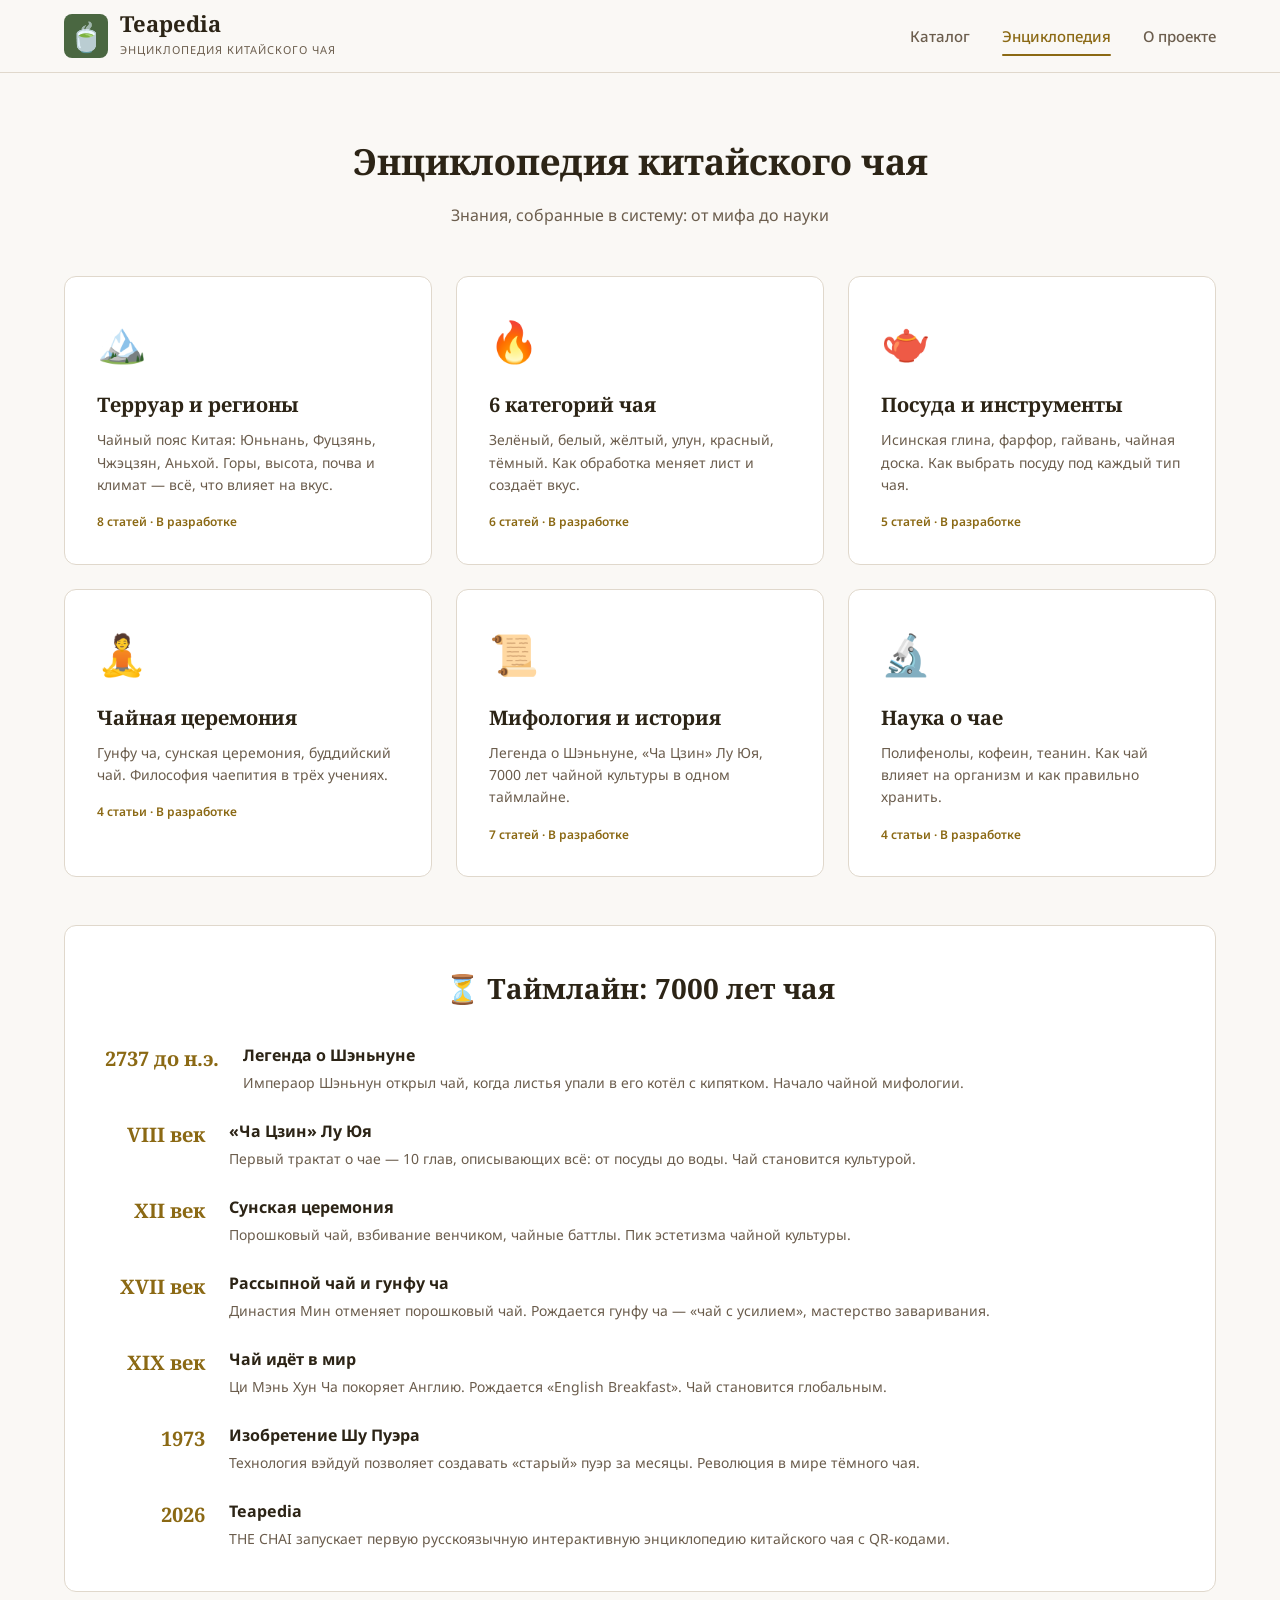
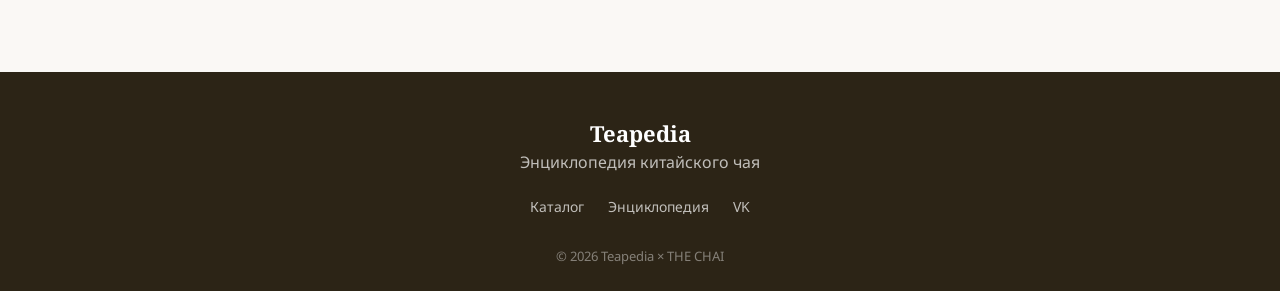
==== encyclopedia/index.html @ 04f7b91e "Initial Teapedia site" ====
<!DOCTYPE html>
<html lang="ru">
<head>
    <meta charset="UTF-8">
    <meta name="viewport" content="width=device-width, initial-scale=1.0">
    <title>Энциклопедия — Teapedia</title>
    <link rel="preconnect" href="https://fonts.googleapis.com">
    <link href="https://fonts.googleapis.com/css2?family=Noto+Serif:ital,wght@0,400;0,700;1,400&family=Noto+Sans:wght@300;400;500;700&display=swap" rel="stylesheet">
    <link rel="stylesheet" href="../css/style.css">
    <style>
        .encyclopedia { padding: 60px 0 80px; }
        .encyclopedia .section-header { margin-bottom: 48px; }
        .encyclopedia-grid {
            display: grid;
            grid-template-columns: repeat(auto-fill, minmax(320px, 1fr));
            gap: 24px;
        }
        .ency-card {
            background: var(--color-card);
            border-radius: var(--radius);
            padding: 32px;
            border: 1px solid var(--color-border);
            transition: all 0.3s ease;
            text-decoration: none;
            color: inherit;
            display: block;
        }
        .ency-card:hover {
            transform: translateY(-4px);
            box-shadow: var(--shadow-hover);
            border-color: var(--color-accent-light);
        }
        .ency-icon {
            font-size: 40px;
            margin-bottom: 16px;
        }
        .ency-card h3 {
            font-family: var(--font-serif);
            font-size: 20px;
            margin-bottom: 8px;
        }
        .ency-card p {
            font-size: 14px;
            color: var(--color-text-light);
            line-height: 1.6;
        }
        .ency-card .meta {
            margin-top: 16px;
            font-size: 12px;
            color: var(--color-accent);
            font-weight: 600;
        }
        .timeline {
            margin-top: 48px;
            background: var(--color-card);
            border-radius: var(--radius);
            padding: 40px;
            border: 1px solid var(--color-border);
        }
        .timeline h2 {
            font-family: var(--font-serif);
            font-size: 28px;
            margin-bottom: 32px;
            text-align: center;
        }
        .timeline-list {
            display: flex;
            flex-direction: column;
            gap: 24px;
        }
        .timeline-item {
            display: flex;
            gap: 24px;
            align-items: flex-start;
        }
        .timeline-year {
            font-family: var(--font-serif);
            font-size: 20px;
            font-weight: 700;
            color: var(--color-accent);
            min-width: 100px;
            text-align: right;
        }
        .timeline-content h4 {
            font-size: 16px;
            font-weight: 700;
            margin-bottom: 4px;
        }
        .timeline-content p {
            font-size: 14px;
            color: var(--color-text-light);
            line-height: 1.6;
        }
    </style>
</head>
<body>
    <header class="site-header">
        <div class="container header-inner">
            <a href="../index.html" class="logo">
                <span class="logo-icon">🍵</span>
                <div class="logo-text">
                    <span class="logo-main">Teapedia</span>
                    <span class="logo-sub">Энциклопедия китайского чая</span>
                </div>
            </a>
            <nav class="main-nav">
                <a href="../index.html" class="nav-link">Каталог</a>
                <a href="index.html" class="nav-link active">Энциклопедия</a>
                <a href="../index.html#about" class="nav-link">О проекте</a>
            </nav>
            <button class="menu-toggle" aria-label="Меню">☰</button>
        </div>
    </header>

    <main class="encyclopedia">
        <div class="container">
            <div class="section-header">
                <h1 class="section-title">Энциклопедия китайского чая</h1>
                <p class="section-subtitle">Знания, собранные в систему: от мифа до науки</p>
            </div>

            <div class="encyclopedia-grid">
                <a href="#" class="ency-card">
                    <div class="ency-icon">🏔️</div>
                    <h3>Терруар и регионы</h3>
                    <p>Чайный пояс Китая: Юньнань, Фуцзянь, Чжэцзян, Аньхой. Горы, высота, почва и климат — всё, что влияет на вкус.</p>
                    <div class="meta">8 статей · В разработке</div>
                </a>
                <a href="#" class="ency-card">
                    <div class="ency-icon">🔥</div>
                    <h3>6 категорий чая</h3>
                    <p>Зелёный, белый, жёлтый, улун, красный, тёмный. Как обработка меняет лист и создаёт вкус.</p>
                    <div class="meta">6 статей · В разработке</div>
                </a>
                <a href="#" class="ency-card">
                    <div class="ency-icon">🫖</div>
                    <h3>Посуда и инструменты</h3>
                    <p>Исинская глина, фарфор, гайвань, чайная доска. Как выбрать посуду под каждый тип чая.</p>
                    <div class="meta">5 статей · В разработке</div>
                </a>
                <a href="#" class="ency-card">
                    <div class="ency-icon">🧘</div>
                    <h3>Чайная церемония</h3>
                    <p>Гунфу ча, сунская церемония, буддийский чай. Философия чаепития в трёх учениях.</p>
                    <div class="meta">4 статьи · В разработке</div>
                </a>
                <a href="#" class="ency-card">
                    <div class="ency-icon">📜</div>
                    <h3>Мифология и история</h3>
                    <p>Легенда о Шэньнуне, «Ча Цзин» Лу Юя, 7000 лет чайной культуры в одном таймлайне.</p>
                    <div class="meta">7 статей · В разработке</div>
                </a>
                <a href="#" class="ency-card">
                    <div class="ency-icon">🔬</div>
                    <h3>Наука о чае</h3>
                    <p>Полифенолы, кофеин, теанин. Как чай влияет на организм и как правильно хранить.</p>
                    <div class="meta">4 статьи · В разработке</div>
                </a>
            </div>

            <div class="timeline">
                <h2>⏳ Таймлайн: 7000 лет чая</h2>
                <div class="timeline-list">
                    <div class="timeline-item">
                        <div class="timeline-year">2737 до н.э.</div>
                        <div class="timeline-content">
                            <h4>Легенда о Шэньнуне</h4>
                            <p>Импераор Шэньнун открыл чай, когда листья упали в его котёл с кипятком. Начало чайной мифологии.</p>
                        </div>
                    </div>
                    <div class="timeline-item">
                        <div class="timeline-year">VIII век</div>
                        <div class="timeline-content">
                            <h4>«Ча Цзин» Лу Юя</h4>
                            <p>Первый трактат о чае — 10 глав, описывающих всё: от посуды до воды. Чай становится культурой.</p>
                        </div>
                    </div>
                    <div class="timeline-item">
                        <div class="timeline-year">XII век</div>
                        <div class="timeline-content">
                            <h4>Сунская церемония</h4>
                            <p>Порошковый чай, взбивание венчиком, чайные баттлы. Пик эстетизма чайной культуры.</p>
                        </div>
                    </div>
                    <div class="timeline-item">
                        <div class="timeline-year">XVII век</div>
                        <div class="timeline-content">
                            <h4>Рассыпной чай и гунфу ча</h4>
                            <p>Династия Мин отменяет порошковый чай. Рождается гунфу ча — «чай с усилием», мастерство заваривания.</p>
                        </div>
                    </div>
                    <div class="timeline-item">
                        <div class="timeline-year">XIX век</div>
                        <div class="timeline-content">
                            <h4>Чай идёт в мир</h4>
                            <p>Ци Мэнь Хун Ча покоряет Англию. Рождается «English Breakfast». Чай становится глобальным.</p>
                        </div>
                    </div>
                    <div class="timeline-item">
                        <div class="timeline-year">1973</div>
                        <div class="timeline-content">
                            <h4>Изобретение Шу Пуэра</h4>
                            <p>Технология вэйдуй позволяет создавать «старый» пуэр за месяцы. Революция в мире тёмного чая.</p>
                        </div>
                    </div>
                    <div class="timeline-item">
                        <div class="timeline-year">2026</div>
                        <div class="timeline-content">
                            <h4>Teapedia</h4>
                            <p>THE CHAI запускает первую русскоязычную интерактивную энциклопедию китайского чая с QR-кодами.</p>
                        </div>
                    </div>
                </div>
            </div>
        </div>
    </main>

    <footer class="site-footer">
        <div class="container footer-inner">
            <div class="footer-brand">
                <span class="logo-main">Teapedia</span>
                <span>Энциклопедия китайского чая</span>
            </div>
            <div class="footer-links">
                <a href="../index.html">Каталог</a>
                <a href="index.html">Энциклопедия</a>
                <a href="https://vk.ru/the_chai_spb" target="_blank">VK</a>
            </div>
            <div class="footer-copy">© 2026 Teapedia × THE CHAI</div>
        </div>
    </footer>

    <script src="../js/app.js"></script>
</body>
</html>
---- css/style.css ----
:root {
    --color-bg: #FAF8F5;
    --color-bg-warm: #F5F0E8;
    --color-text: #2C2416;
    --color-text-light: #6B5D4D;
    --color-accent: #8B6914;
    --color-accent-light: #C4A35A;
    --color-green: #4A6741;
    --color-green-light: #7A9B6A;
    --color-border: #E0D8CC;
    --color-card: #FFFFFF;
    --color-hero-overlay: rgba(44, 36, 22, 0.55);
    --font-serif: 'Noto Serif', Georgia, serif;
    --font-sans: 'Noto Sans', -apple-system, BlinkMacSystemFont, sans-serif;
    --radius: 12px;
    --radius-sm: 8px;
    --shadow: 0 4px 20px rgba(44, 36, 22, 0.08);
    --shadow-hover: 0 8px 30px rgba(44, 36, 22, 0.12);
}

* { margin: 0; padding: 0; box-sizing: border-box; }

html { scroll-behavior: smooth; }

body {
    font-family: var(--font-sans);
    background: var(--color-bg);
    color: var(--color-text);
    line-height: 1.6;
    -webkit-font-smoothing: antialiased;
}

.container {
    max-width: 1200px;
    margin: 0 auto;
    padding: 0 24px;
}

/* ===== HEADER ===== */
.site-header {
    background: rgba(250, 248, 245, 0.92);
    backdrop-filter: blur(12px);
    border-bottom: 1px solid var(--color-border);
    position: sticky;
    top: 0;
    z-index: 100;
}

.header-inner {
    display: flex;
    align-items: center;
    justify-content: space-between;
    height: 72px;
}

.logo {
    display: flex;
    align-items: center;
    gap: 12px;
    text-decoration: none;
    color: var(--color-text);
}

.logo-icon {
    font-size: 28px;
    width: 44px;
    height: 44px;
    display: flex;
    align-items: center;
    justify-content: center;
    background: var(--color-green);
    border-radius: var(--radius-sm);
}

.logo-main {
    font-family: var(--font-serif);
    font-size: 22px;
    font-weight: 700;
    display: block;
    line-height: 1.2;
}

.logo-sub {
    font-size: 11px;
    color: var(--color-text-light);
    text-transform: uppercase;
    letter-spacing: 1px;
}

.main-nav {
    display: flex;
    gap: 32px;
}

.nav-link {
    text-decoration: none;
    color: var(--color-text-light);
    font-size: 15px;
    font-weight: 500;
    padding: 8px 0;
    position: relative;
    transition: color 0.2s;
}

.nav-link:hover, .nav-link.active {
    color: var(--color-accent);
}

.nav-link.active::after {
    content: '';
    position: absolute;
    bottom: 0;
    left: 0;
    right: 0;
    height: 2px;
    background: var(--color-accent);
    border-radius: 2px;
}

.menu-toggle {
    display: none;
    background: none;
    border: none;
    font-size: 24px;
    cursor: pointer;
    color: var(--color-text);
}

/* ===== HERO ===== */
.hero {
    position: relative;
    min-height: 560px;
    display: flex;
    align-items: center;
    overflow: hidden;
}

.hero-bg {
    position: absolute;
    inset: 0;
    background: linear-gradient(135deg, #3D4A30 0%, #5C4A32 50%, #8B6914 100%);
    opacity: 0.9;
}

.hero-bg::before {
    content: '';
    position: absolute;
    inset: 0;
    background: url("data:image/svg+xml,%3Csvg width='60' height='60' viewBox='0 0 60 60' xmlns='http://www.w3.org/2000/svg'%3E%3Cg fill='none' fill-rule='evenodd'%3E%3Cg fill='%23ffffff' fill-opacity='0.03'%3E%3Cpath d='M36 34v-4h-2v4h-4v2h4v4h2v-4h4v-2h-4zm0-30V0h-2v4h-4v2h4v4h2V6h4V4h-4zM6 34v-4H4v4H0v2h4v4h2v-4h4v-2H6zM6 4V0H4v4H0v2h4v4h2V6h4V4H6z'/%3E%3C/g%3E%3C/g%3E%3C/svg%3E");
}

.hero-content {
    position: relative;
    z-index: 2;
    max-width: 640px;
    padding-top: 80px;
    padding-bottom: 80px;
}

.hero-title {
    font-family: var(--font-serif);
    font-size: 52px;
    font-weight: 700;
    color: #fff;
    line-height: 1.15;
    margin-bottom: 24px;
    text-shadow: 0 2px 20px rgba(0,0,0,0.2);
}

.hero-desc {
    font-size: 18px;
    color: rgba(255,255,255,0.85);
    line-height: 1.7;
    margin-bottom: 36px;
    max-width: 520px;
}

.hero-actions {
    display: flex;
    gap: 16px;
    flex-wrap: wrap;
}

.btn {
    display: inline-flex;
    align-items: center;
    justify-content: center;
    padding: 14px 32px;
    border-radius: var(--radius-sm);
    font-size: 15px;
    font-weight: 600;
    text-decoration: none;
    cursor: pointer;
    border: none;
    transition: all 0.25s ease;
}

.btn-primary {
    background: var(--color-accent-light);
    color: #2C2416;
}

.btn-primary:hover {
    background: #D4B76A;
    transform: translateY(-2px);
    box-shadow: 0 8px 24px rgba(196, 163, 90, 0.35);
}

.btn-ghost {
    background: rgba(255,255,255,0.1);
    color: #fff;
    border: 1px solid rgba(255,255,255,0.3);
}

.btn-ghost:hover {
    background: rgba(255,255,255,0.2);
    border-color: rgba(255,255,255,0.5);
}

/* ===== FEATURES ===== */
.features {
    padding: 80px 0;
    background: var(--color-bg-warm);
}

.features-grid {
    display: grid;
    grid-template-columns: repeat(4, 1fr);
    gap: 24px;
}

.feature-card {
    background: var(--color-card);
    border-radius: var(--radius);
    padding: 32px 24px;
    text-align: center;
    border: 1px solid var(--color-border);
    transition: all 0.3s ease;
}

.feature-card:hover {
    transform: translateY(-4px);
    box-shadow: var(--shadow-hover);
    border-color: var(--color-accent-light);
}

.feature-icon {
    font-size: 40px;
    margin-bottom: 16px;
}

.feature-card h3 {
    font-family: var(--font-serif);
    font-size: 18px;
    margin-bottom: 8px;
    color: var(--color-text);
}

.feature-card p {
    font-size: 14px;
    color: var(--color-text-light);
    line-height: 1.5;
}

/* ===== CATALOG ===== */
.catalog {
    padding: 80px 0;
}

.section-header {
    text-align: center;
    margin-bottom: 48px;
}

.section-title {
    font-family: var(--font-serif);
    font-size: 36px;
    font-weight: 700;
    color: var(--color-text);
    margin-bottom: 12px;
}

.section-subtitle {
    font-size: 16px;
    color: var(--color-text-light);
}

/* Filters */
.filters {
    display: flex;
    flex-wrap: wrap;
    justify-content: space-between;
    align-items: center;
    gap: 16px;
    margin-bottom: 40px;
}

.filter-group {
    display: flex;
    flex-wrap: wrap;
    gap: 8px;
}

.filter-btn {
    padding: 8px 18px;
    border-radius: 100px;
    border: 1px solid var(--color-border);
    background: var(--color-card);
    color: var(--color-text-light);
    font-size: 14px;
    font-weight: 500;
    cursor: pointer;
    transition: all 0.2s;
}

.filter-btn:hover, .filter-btn.active {
    background: var(--color-accent);
    color: #fff;
    border-color: var(--color-accent);
}

.search-box {
    position: relative;
    width: 280px;
}

.search-box input {
    width: 100%;
    padding: 10px 16px 10px 40px;
    border: 1px solid var(--color-border);
    border-radius: 100px;
    background: var(--color-card);
    font-size: 14px;
    outline: none;
    transition: border-color 0.2s;
}

.search-box input:focus {
    border-color: var(--color-accent);
}

.search-icon {
    position: absolute;
    left: 14px;
    top: 50%;
    transform: translateY(-50%);
    font-size: 14px;
    opacity: 0.5;
}

/* Tea Grid */
.tea-grid {
    display: grid;
    grid-template-columns: repeat(auto-fill, minmax(280px, 1fr));
    gap: 24px;
}

.tea-card {
    background: var(--color-card);
    border-radius: var(--radius);
    overflow: hidden;
    border: 1px solid var(--color-border);
    transition: all 0.3s ease;
    cursor: pointer;
    text-decoration: none;
    color: inherit;
    display: block;
}

.tea-card:hover {
    transform: translateY(-6px);
    box-shadow: var(--shadow-hover);
    border-color: var(--color-accent-light);
}

.tea-image {
    height: 200px;
    background: var(--color-bg-warm);
    display: flex;
    align-items: center;
    justify-content: center;
    position: relative;
    overflow: hidden;
}

.tea-image img {
    width: 100%;
    height: 100%;
    object-fit: cover;
}

.tea-image-placeholder {
    font-size: 64px;
    opacity: 0.3;
}

.tea-badge {
    position: absolute;
    top: 12px;
    left: 12px;
    padding: 4px 12px;
    border-radius: 100px;
    font-size: 11px;
    font-weight: 700;
    text-transform: uppercase;
    letter-spacing: 0.5px;
}

.badge-green { background: #E8F5E9; color: #2E7D32; }
.badge-white { background: #F5F5F5; color: #616161; }
.badge-oolong { background: #FFF3E0; color: #E65100; }
.badge-red { background: #FFEBEE; color: #C62828; }
.badge-dark { background: #3E2723; color: #D7CCC8; }
.badge-yellow { background: #FFFDE7; color: #F9A825; }

.tea-info {
    padding: 20px;
}

.tea-name {
    font-family: var(--font-serif);
    font-size: 18px;
    font-weight: 700;
    margin-bottom: 4px;
    color: var(--color-text);
}

.tea-origin {
    font-size: 13px;
    color: var(--color-text-light);
    margin-bottom: 12px;
}

.tea-meta {
    display: flex;
    flex-wrap: wrap;
    gap: 8px;
    margin-bottom: 12px;
}

.tea-tag {
    font-size: 12px;
    padding: 3px 10px;
    border-radius: 100px;
    background: var(--color-bg-warm);
    color: var(--color-text-light);
}

.tea-desc {
    font-size: 14px;
    color: var(--color-text-light);
    line-height: 1.5;
    margin-bottom: 16px;
    display: -webkit-box;
    -webkit-line-clamp: 2;
    -webkit-box-orient: vertical;
    overflow: hidden;
}

.tea-footer {
    display: flex;
    justify-content: space-between;
    align-items: center;
    padding-top: 12px;
    border-top: 1px solid var(--color-border);
}

.tea-price {
    font-size: 18px;
    font-weight: 700;
    color: var(--color-accent);
}

.tea-action {
    font-size: 13px;
    font-weight: 600;
    color: var(--color-green);
}

/* ===== QR SECTION ===== */
.qr-section {
    padding: 80px 0;
    background: linear-gradient(180deg, var(--color-bg) 0%, #F0EBE3 100%);
}

.qr-inner {
    display: grid;
    grid-template-columns: 1fr 1fr;
    gap: 60px;
    align-items: center;
}

.qr-text h2 {
    font-family: var(--font-serif);
    font-size: 32px;
    margin-bottom: 16px;
}

.qr-text p {
    font-size: 16px;
    color: var(--color-text-light);
    line-height: 1.7;
    margin-bottom: 32px;
}

.qr-features {
    display: flex;
    flex-direction: column;
    gap: 16px;
}

.qr-item {
    display: flex;
    align-items: center;
    gap: 16px;
    font-size: 15px;
}

.qr-bullet {
    width: 36px;
    height: 36px;
    border-radius: 50%;
    background: var(--color-accent);
    color: #fff;
    display: flex;
    align-items: center;
    justify-content: center;
    font-weight: 700;
    font-size: 14px;
    flex-shrink: 0;
}

.qr-visual {
    display: flex;
    justify-content: center;
}

.qr-phone {
    width: 260px;
    height: 480px;
    background: var(--color-text);
    border-radius: 36px;
    padding: 12px;
    box-shadow: 0 20px 60px rgba(0,0,0,0.2);
}

.qr-screen {
    width: 100%;
    height: 100%;
    background: var(--color-bg);
    border-radius: 28px;
    display: flex;
    align-items: center;
    justify-content: center;
    padding: 24px;
}

.qr-placeholder {
    text-align: center;
}

.qr-code-mock {
    width: 140px;
    height: 140px;
    background: var(--color-text);
    border-radius: 8px;
    margin: 0 auto 16px;
    position: relative;
}

.qr-code-mock::before {
    content: '';
    position: absolute;
    inset: 8px;
    border: 3px solid var(--color-card);
    border-radius: 4px;
}

.qr-code-mock::after {
    content: '';
    position: absolute;
    top: 50%;
    left: 50%;
    transform: translate(-50%, -50%);
    width: 40px;
    height: 40px;
    background: var(--color-card);
    border-radius: 4px;
}

.qr-placeholder span {
    font-size: 12px;
    color: var(--color-text-light);
}

/* ===== ABOUT ===== */
.about {
    padding: 80px 0;
    background: var(--color-card);
}

.about-inner {
    display: grid;
    grid-template-columns: 1fr 1fr;
    gap: 60px;
    align-items: center;
}

.about-text h2 {
    margin-bottom: 20px;
}

.about-text p {
    font-size: 16px;
    color: var(--color-text-light);
    line-height: 1.7;
    margin-bottom: 16px;
}

.about-shops {
    display: flex;
    gap: 24px;
    margin-top: 24px;
}

.shop {
    padding: 16px 20px;
    background: var(--color-bg-warm);
    border-radius: var(--radius-sm);
    border-left: 3px solid var(--color-green);
}

.shop strong {
    display: block;
    font-size: 14px;
    color: var(--color-text);
    margin-bottom: 2px;
}

.shop span {
    font-size: 13px;
    color: var(--color-text-light);
}

.about-visual {
    display: flex;
    justify-content: center;
}

.about-image-placeholder {
    width: 100%;
    max-width: 400px;
    aspect-ratio: 4/3;
    background: var(--color-bg-warm);
    border-radius: var(--radius);
    display: flex;
    flex-direction: column;
    align-items: center;
    justify-content: center;
    border: 2px dashed var(--color-border);
    gap: 8px;
}

.about-image-placeholder span {
    font-size: 48px;
}

.about-image-placeholder p {
    font-size: 14px;
    color: var(--color-text-light);
}

/* ===== FOOTER ===== */
.site-footer {
    background: var(--color-text);
    color: rgba(255,255,255,0.7);
    padding: 48px 0 24px;
}

.footer-inner {
    display: flex;
    flex-direction: column;
    align-items: center;
    gap: 20px;
    text-align: center;
}

.footer-brand .logo-main {
    font-family: var(--font-serif);
    font-size: 22px;
    color: #fff;
    display: block;
    margin-bottom: 4px;
}

.footer-links {
    display: flex;
    gap: 24px;
}

.footer-links a {
    color: rgba(255,255,255,0.7);
    text-decoration: none;
    font-size: 14px;
    transition: color 0.2s;
}

.footer-links a:hover {
    color: var(--color-accent-light);
}

.footer-copy {
    font-size: 13px;
    opacity: 0.6;
    margin-top: 8px;
}

/* ===== RESPONSIVE ===== */
@media (max-width: 900px) {
    .features-grid { grid-template-columns: repeat(2, 1fr); }
    .qr-inner, .about-inner { grid-template-columns: 1fr; }
    .qr-visual { order: -1; }
    .hero-title { font-size: 36px; }
}

@media (max-width: 640px) {
    .main-nav { display: none; }
    .menu-toggle { display: block; }
    .features-grid { grid-template-columns: 1fr; }
    .search-box { width: 100%; }
    .filters { flex-direction: column; align-items: stretch; }
    .hero-title { font-size: 28px; }
    .section-title { font-size: 28px; }
    .about-shops { flex-direction: column; }
}
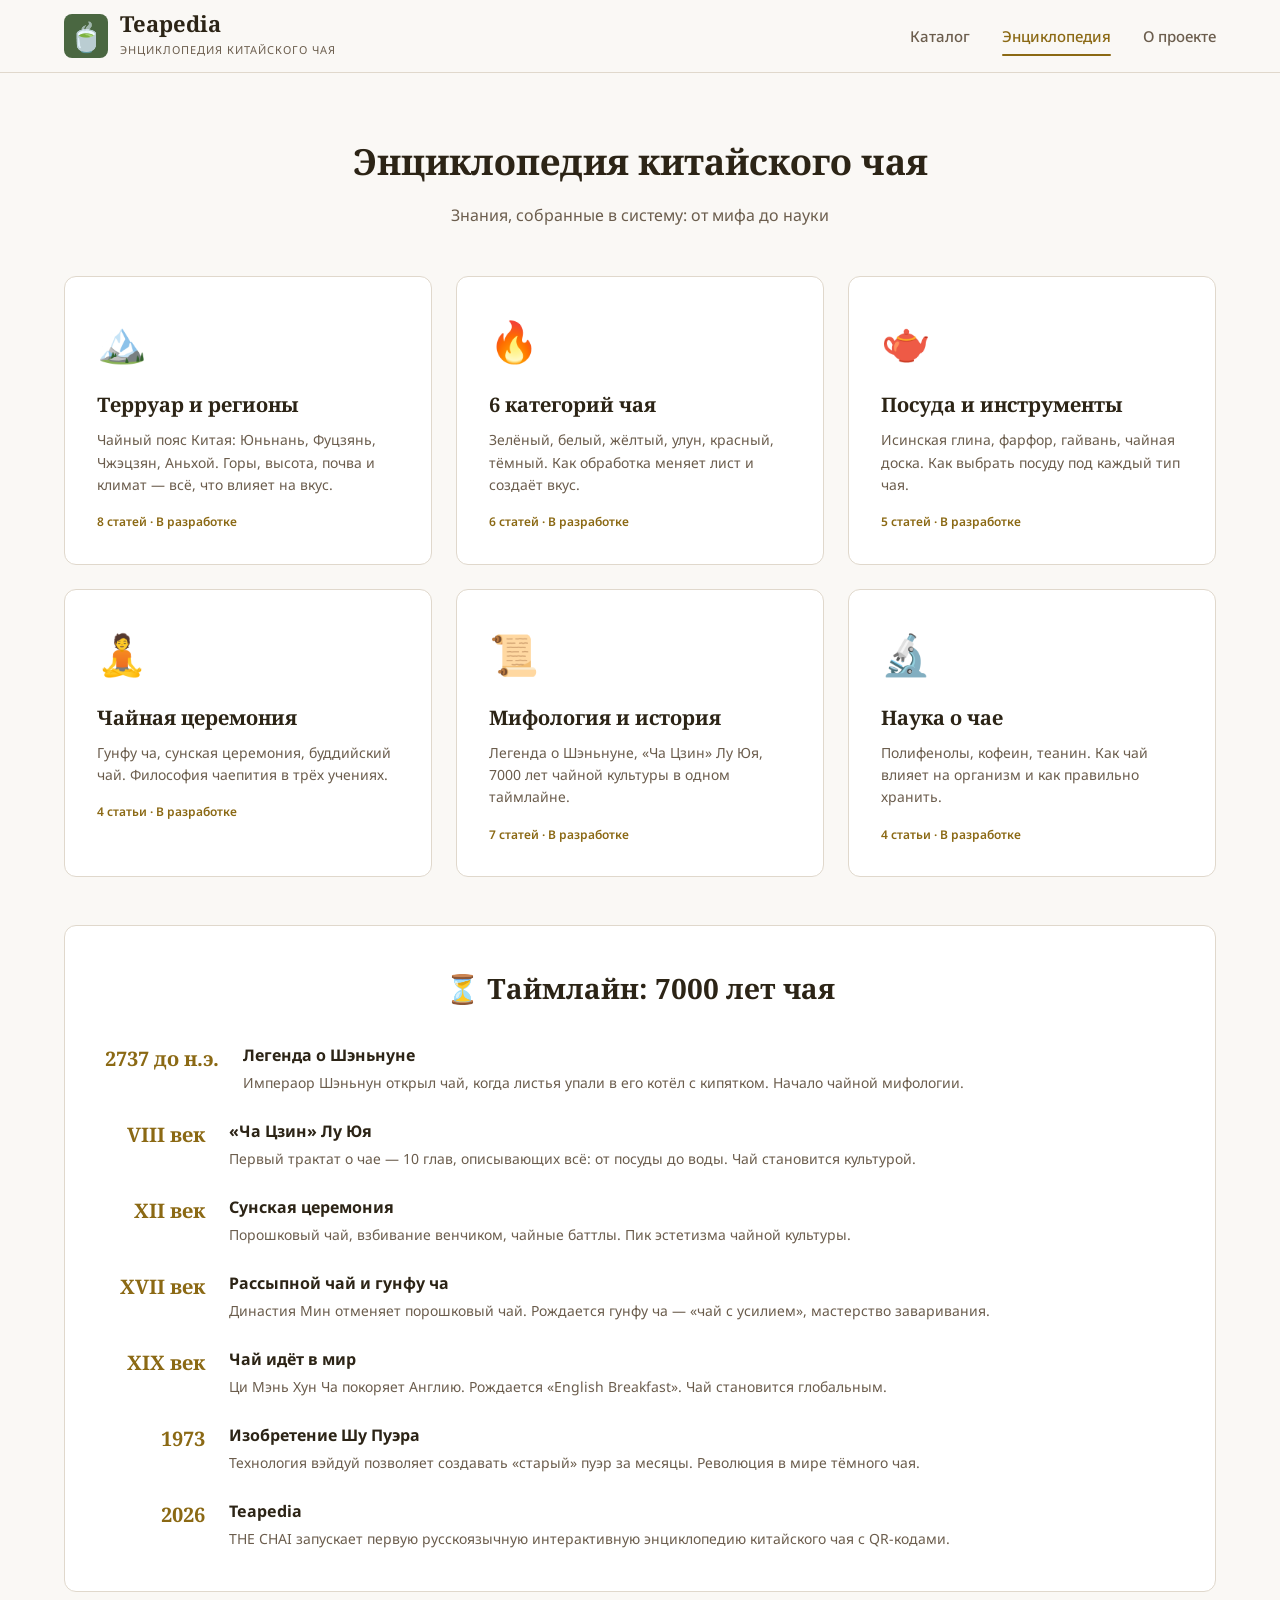
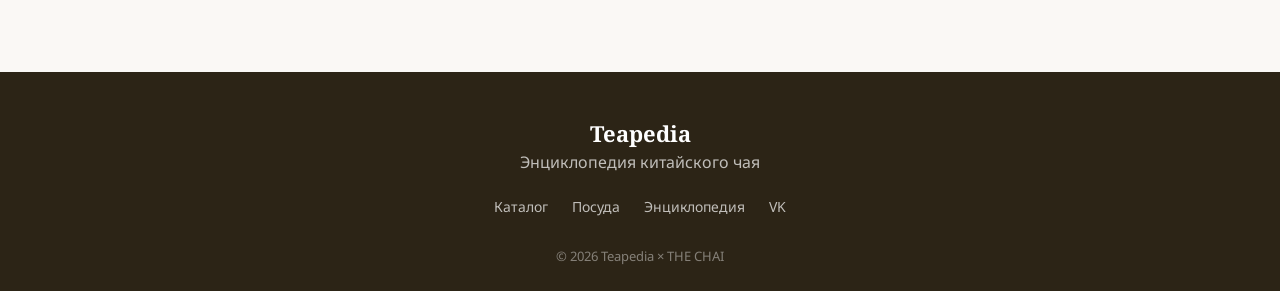
==== commit b075b7c4: "Add ware link to footer" ====
--- a/encyclopedia/index.html
+++ b/encyclopedia/index.html
@@ -93,7 +93,16 @@
         }
     </style>
 </head>
-<body>
+<script type="application/ld+json">
+{
+  "@context": "https://schema.org",
+  "@type": "CollectionPage",
+  "name": "Энциклопедия китайского чая",
+  "url": "https://mleontev111-max.github.io/teapedia/encyclopedia/index.html",
+  "description": "Энциклопедия китайского чая: терруар, категории, посуда, церемония."
+}
+</script>
+    <body>
     <header class="site-header">
         <div class="container header-inner">
             <a href="../index.html" class="logo">
@@ -223,6 +232,7 @@
             </div>
             <div class="footer-links">
                 <a href="../index.html">Каталог</a>
+                <a href="../ware.html">Посуда</a>
                 <a href="index.html">Энциклопедия</a>
                 <a href="https://vk.ru/the_chai_spb" target="_blank">VK</a>
             </div>
@@ -232,4 +242,4 @@
 
     <script src="../js/app.js"></script>
 </body>
-</html>+</html>
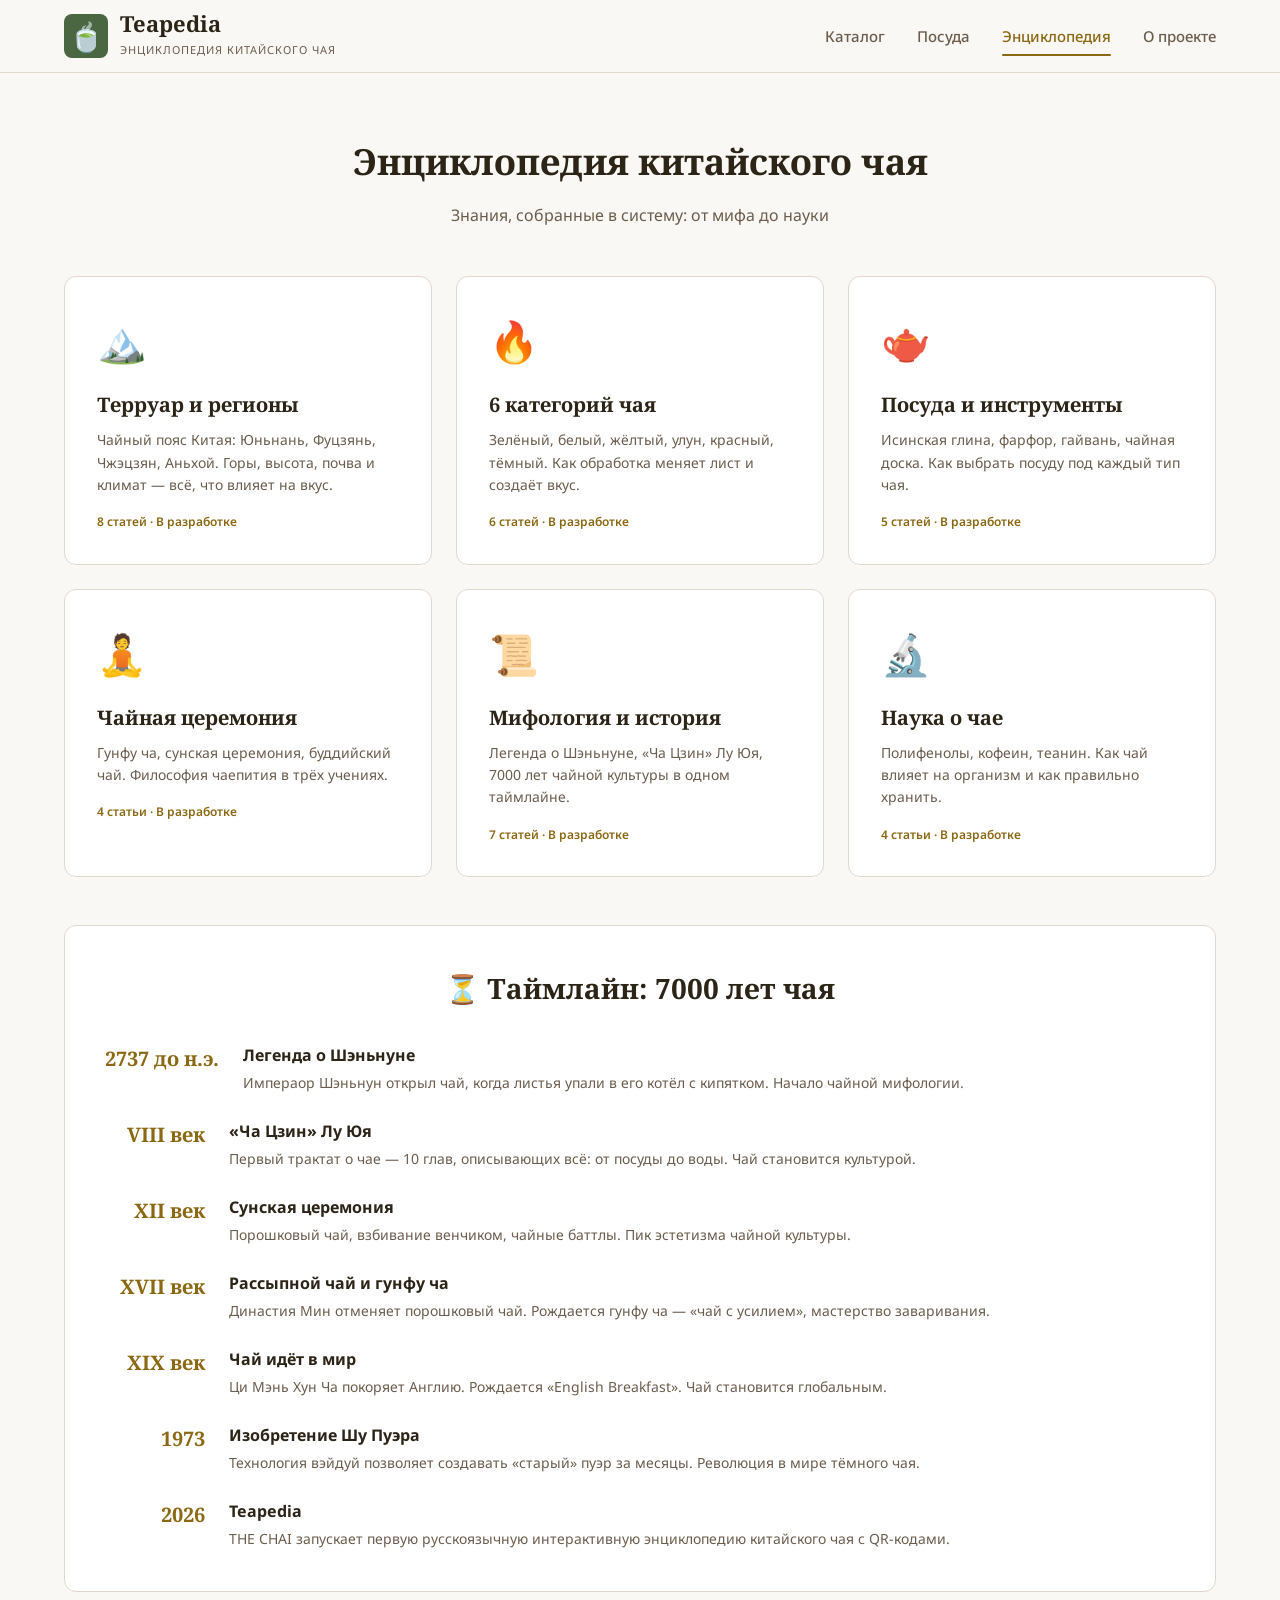
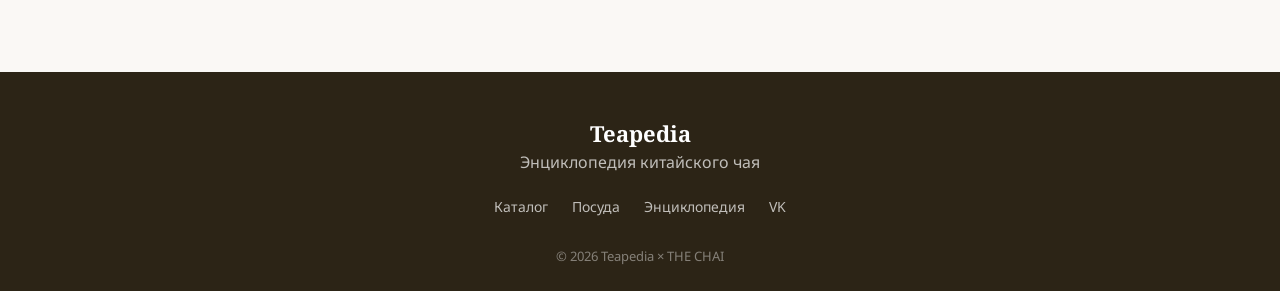
==== commit ac367b2b: "Update index.html" ====
--- a/encyclopedia/index.html
+++ b/encyclopedia/index.html
@@ -114,6 +114,7 @@
             </a>
             <nav class="main-nav">
                 <a href="../index.html" class="nav-link">Каталог</a>
+                <a href="../ware.html" class="nav-link">Посуда</a>
                 <a href="index.html" class="nav-link active">Энциклопедия</a>
                 <a href="../index.html#about" class="nav-link">О проекте</a>
             </nav>
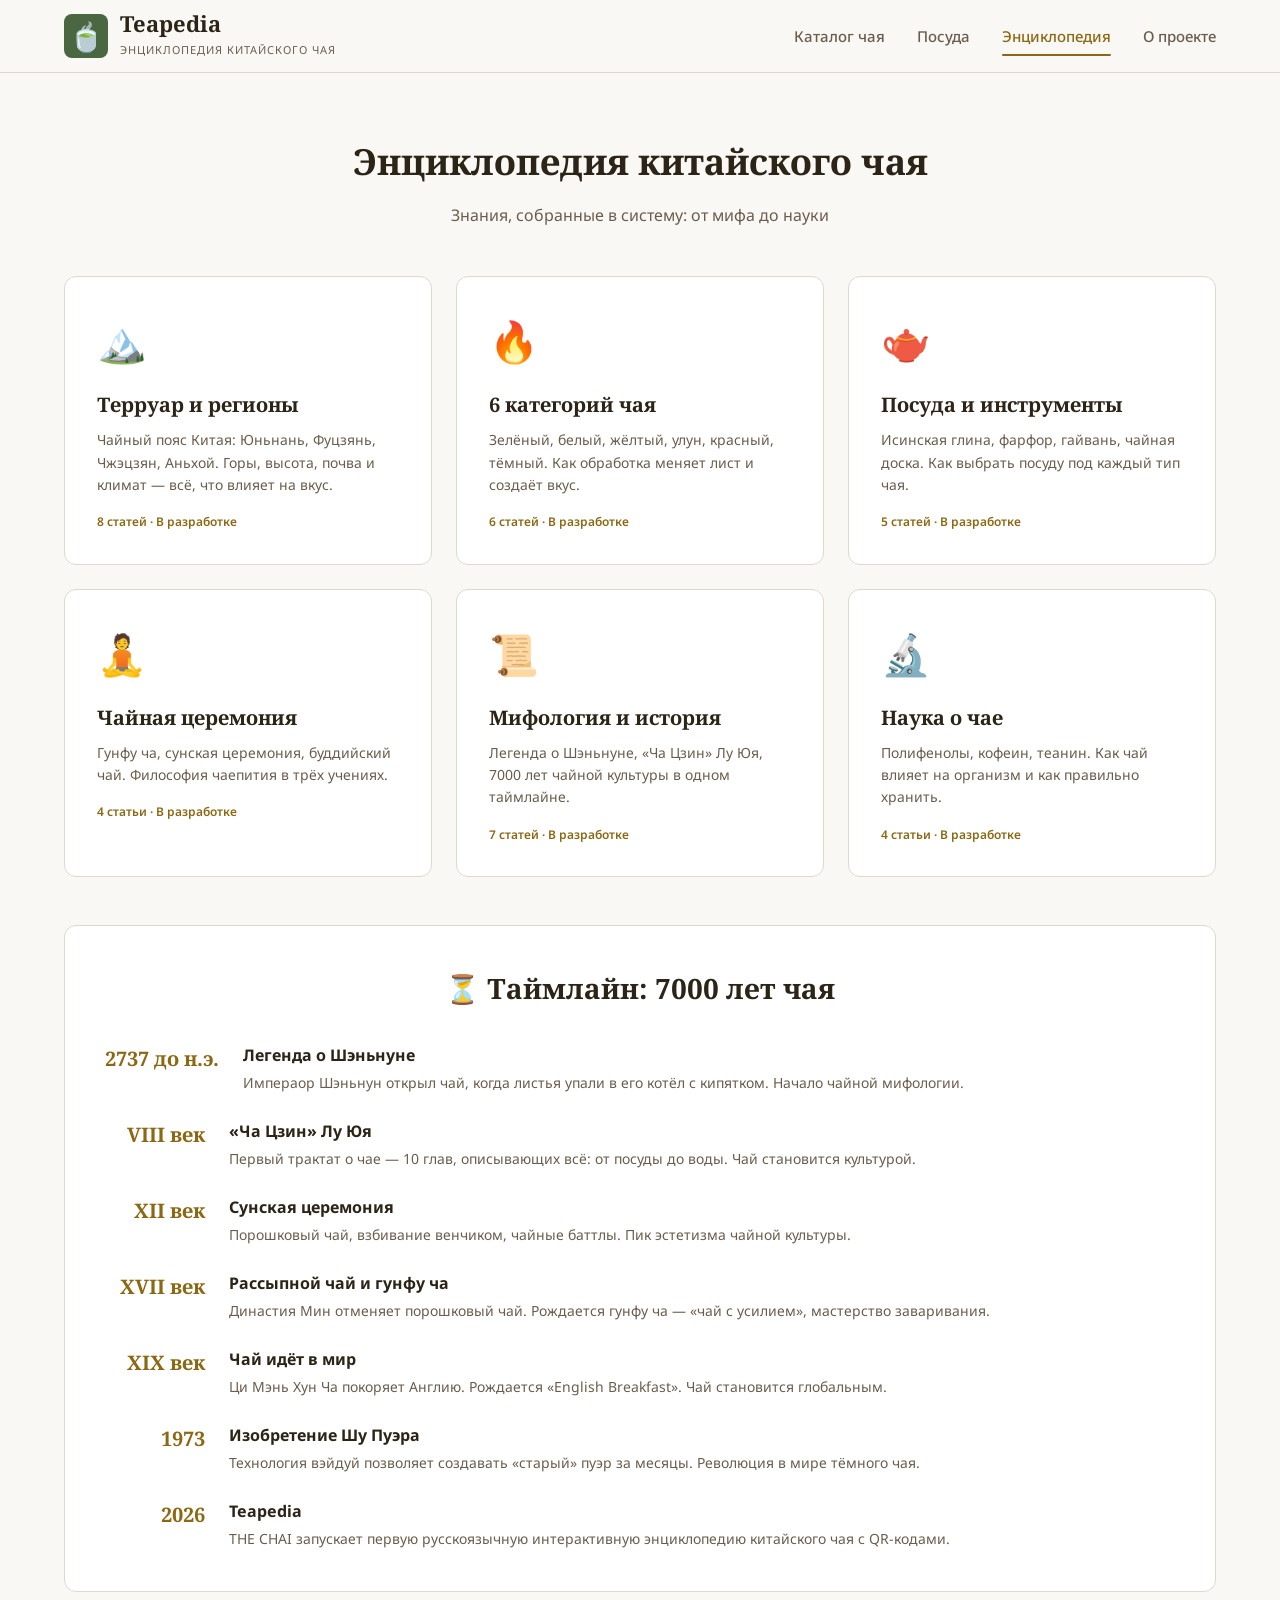
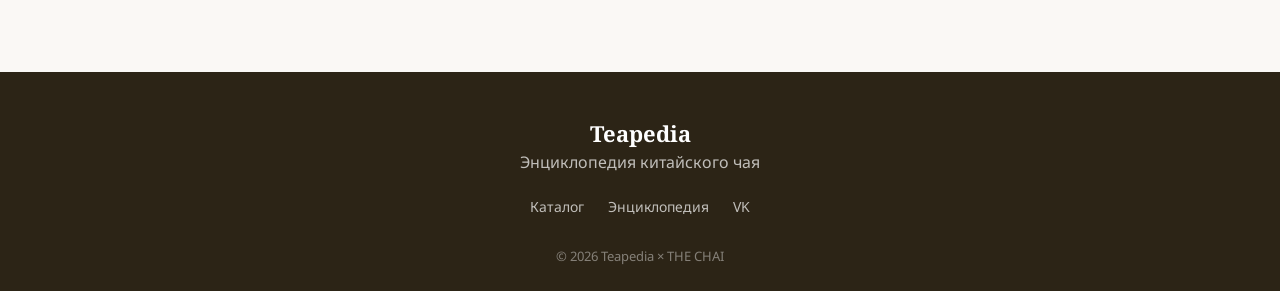
==== commit c0c7bd75: "Add files via upload" ====
--- a/encyclopedia/index.html
+++ b/encyclopedia/index.html
@@ -3,7 +3,14 @@
 <head>
     <meta charset="UTF-8">
     <meta name="viewport" content="width=device-width, initial-scale=1.0">
-    <title>Энциклопедия — Teapedia</title>
+    <title>Энциклопедия китайского чая — Teapedia</title>
+    <meta name="description" content="Энциклопедия китайского чая: терруар, 6 категорий чая, посуда, чайная церемония, история, мифология. Teapedia × THE CHAI.">
+    <link rel="canonical" href="https://mleontev111-max.github.io/teapedia/encyclopedia/index.html">
+    <meta property="og:title" content="Энциклопедия китайского чая — Teapedia">
+    <meta property="og:description" content="Терруар, категории чая, посуда, церемония, история.">
+    <meta property="og:type" content="website">
+    <meta property="og:url" content="https://mleontev111-max.github.io/teapedia/encyclopedia/index.html">
+    <meta name="twitter:card" content="summary">
     <link rel="preconnect" href="https://fonts.googleapis.com">
     <link href="https://fonts.googleapis.com/css2?family=Noto+Serif:ital,wght@0,400;0,700;1,400&family=Noto+Sans:wght@300;400;500;700&display=swap" rel="stylesheet">
     <link rel="stylesheet" href="../css/style.css">
@@ -93,16 +100,7 @@
         }
     </style>
 </head>
-<script type="application/ld+json">
-{
-  "@context": "https://schema.org",
-  "@type": "CollectionPage",
-  "name": "Энциклопедия китайского чая",
-  "url": "https://mleontev111-max.github.io/teapedia/encyclopedia/index.html",
-  "description": "Энциклопедия китайского чая: терруар, категории, посуда, церемония."
-}
-</script>
-    <body>
+<body>
     <header class="site-header">
         <div class="container header-inner">
             <a href="../index.html" class="logo">
@@ -112,8 +110,8 @@
                     <span class="logo-sub">Энциклопедия китайского чая</span>
                 </div>
             </a>
-            <nav class="main-nav">
-                <a href="../index.html" class="nav-link">Каталог</a>
+            <nav class="main-nav" role="navigation" aria-label="Главное меню">
+                <a href="../index.html" class="nav-link">Каталог чая</a>
                 <a href="../ware.html" class="nav-link">Посуда</a>
                 <a href="index.html" class="nav-link active">Энциклопедия</a>
                 <a href="../index.html#about" class="nav-link">О проекте</a>
@@ -233,7 +231,6 @@
             </div>
             <div class="footer-links">
                 <a href="../index.html">Каталог</a>
-                <a href="../ware.html">Посуда</a>
                 <a href="index.html">Энциклопедия</a>
                 <a href="https://vk.ru/the_chai_spb" target="_blank">VK</a>
             </div>
@@ -243,4 +240,4 @@
 
     <script src="../js/app.js"></script>
 </body>
-</html>
+</html>
--- a/css/style.css
+++ b/css/style.css
@@ -733,3 +733,214 @@
     .section-title { font-size: 28px; }
     .about-shops { flex-direction: column; }
 }
+
+
+/* ===== BREADCRUMB ===== */
+.breadcrumb {
+    padding: 16px 0;
+    background: var(--color-bg-warm);
+    border-bottom: 1px solid var(--color-border);
+}
+.breadcrumb ol {
+    display: flex;
+    list-style: none;
+    gap: 8px;
+    font-size: 14px;
+    color: var(--color-text-light);
+}
+.breadcrumb li:not(:last-child)::after {
+    content: '›';
+    margin-left: 8px;
+    opacity: 0.5;
+}
+.breadcrumb a {
+    color: var(--color-accent);
+    text-decoration: none;
+}
+.breadcrumb a:hover {
+    text-decoration: underline;
+}
+
+/* ===== WARE PREVIEW (на главной) ===== */
+.ware-preview {
+    padding: 80px 0;
+    background: var(--color-card);
+}
+.ware-categories {
+    display: grid;
+    grid-template-columns: repeat(auto-fill, minmax(200px, 1fr));
+    gap: 20px;
+    margin-bottom: 32px;
+}
+.ware-cat-card {
+    background: var(--color-bg);
+    border: 1px solid var(--color-border);
+    border-radius: var(--radius);
+    padding: 24px;
+    text-align: center;
+    text-decoration: none;
+    color: inherit;
+    transition: all 0.3s ease;
+}
+.ware-cat-card:hover {
+    transform: translateY(-4px);
+    box-shadow: var(--shadow-hover);
+    border-color: var(--color-accent-light);
+}
+.ware-cat-icon {
+    font-size: 36px;
+    margin-bottom: 12px;
+}
+.ware-cat-name {
+    font-family: var(--font-serif);
+    font-size: 16px;
+    font-weight: 700;
+    margin-bottom: 4px;
+}
+.ware-cat-name-cn {
+    font-size: 13px;
+    color: var(--color-text-light);
+    margin-bottom: 8px;
+}
+.ware-cat-desc {
+    font-size: 13px;
+    color: var(--color-text-light);
+    line-height: 1.5;
+}
+.section-cta {
+    text-align: center;
+    margin-top: 24px;
+}
+
+/* ===== WARE GRID ===== */
+.ware-grid {
+    display: grid;
+    grid-template-columns: repeat(auto-fill, minmax(260px, 1fr));
+    gap: 24px;
+}
+.ware-card {
+    background: var(--color-card);
+    border-radius: var(--radius);
+    overflow: hidden;
+    border: 1px solid var(--color-border);
+    transition: all 0.3s ease;
+    text-decoration: none;
+    color: inherit;
+    display: block;
+}
+.ware-card:hover {
+    transform: translateY(-6px);
+    box-shadow: var(--shadow-hover);
+    border-color: var(--color-accent-light);
+}
+.ware-image {
+    height: 180px;
+    background: var(--color-bg-warm);
+    display: flex;
+    align-items: center;
+    justify-content: center;
+    position: relative;
+    overflow: hidden;
+}
+.ware-image-placeholder {
+    font-size: 48px;
+    opacity: 0.3;
+}
+.ware-badge {
+    position: absolute;
+    top: 12px;
+    left: 12px;
+    padding: 4px 12px;
+    border-radius: 100px;
+    font-size: 11px;
+    font-weight: 700;
+    text-transform: uppercase;
+    letter-spacing: 0.5px;
+    background: var(--color-bg);
+    color: var(--color-text-light);
+    border: 1px solid var(--color-border);
+}
+.ware-info {
+    padding: 20px;
+}
+.ware-name {
+    font-family: var(--font-serif);
+    font-size: 16px;
+    font-weight: 700;
+    margin-bottom: 2px;
+}
+.ware-name-cn {
+    font-size: 13px;
+    color: var(--color-text-light);
+    margin-bottom: 8px;
+}
+.ware-meta {
+    display: flex;
+    flex-wrap: wrap;
+    gap: 6px;
+    margin-bottom: 10px;
+}
+.ware-tag {
+    font-size: 11px;
+    padding: 3px 10px;
+    border-radius: 100px;
+    background: var(--color-bg-warm);
+    color: var(--color-text-light);
+}
+.ware-desc {
+    font-size: 13px;
+    color: var(--color-text-light);
+    line-height: 1.5;
+    margin-bottom: 14px;
+    display: -webkit-box;
+    -webkit-line-clamp: 2;
+    -webkit-box-orient: vertical;
+    overflow: hidden;
+}
+.ware-footer {
+    display: flex;
+    justify-content: space-between;
+    align-items: center;
+    padding-top: 12px;
+    border-top: 1px solid var(--color-border);
+}
+.ware-price {
+    font-size: 16px;
+    font-weight: 700;
+    color: var(--color-accent);
+}
+.ware-material {
+    font-size: 12px;
+    color: var(--color-text-light);
+}
+
+/* Ware filters scroll */
+.ware-filters {
+    overflow-x: auto;
+    flex-wrap: nowrap;
+    padding-bottom: 4px;
+    -webkit-overflow-scrolling: touch;
+}
+.ware-filters::-webkit-scrollbar {
+    height: 4px;
+}
+.ware-filters::-webkit-scrollbar-thumb {
+    background: var(--color-border);
+    border-radius: 4px;
+}
+
+/* ===== FEATURE TITLE FIX ===== */
+.feature-title {
+    font-family: var(--font-serif);
+    font-size: 18px;
+    margin-bottom: 8px;
+    color: var(--color-text);
+}
+
+/* ===== RESPONSIVE WARE ===== */
+@media (max-width: 640px) {
+    .ware-categories { grid-template-columns: repeat(2, 1fr); }
+    .ware-grid { grid-template-columns: repeat(2, 1fr); gap: 12px; }
+    .ware-info { padding: 14px; }
+    .ware-name { font-size: 14px; }
+}
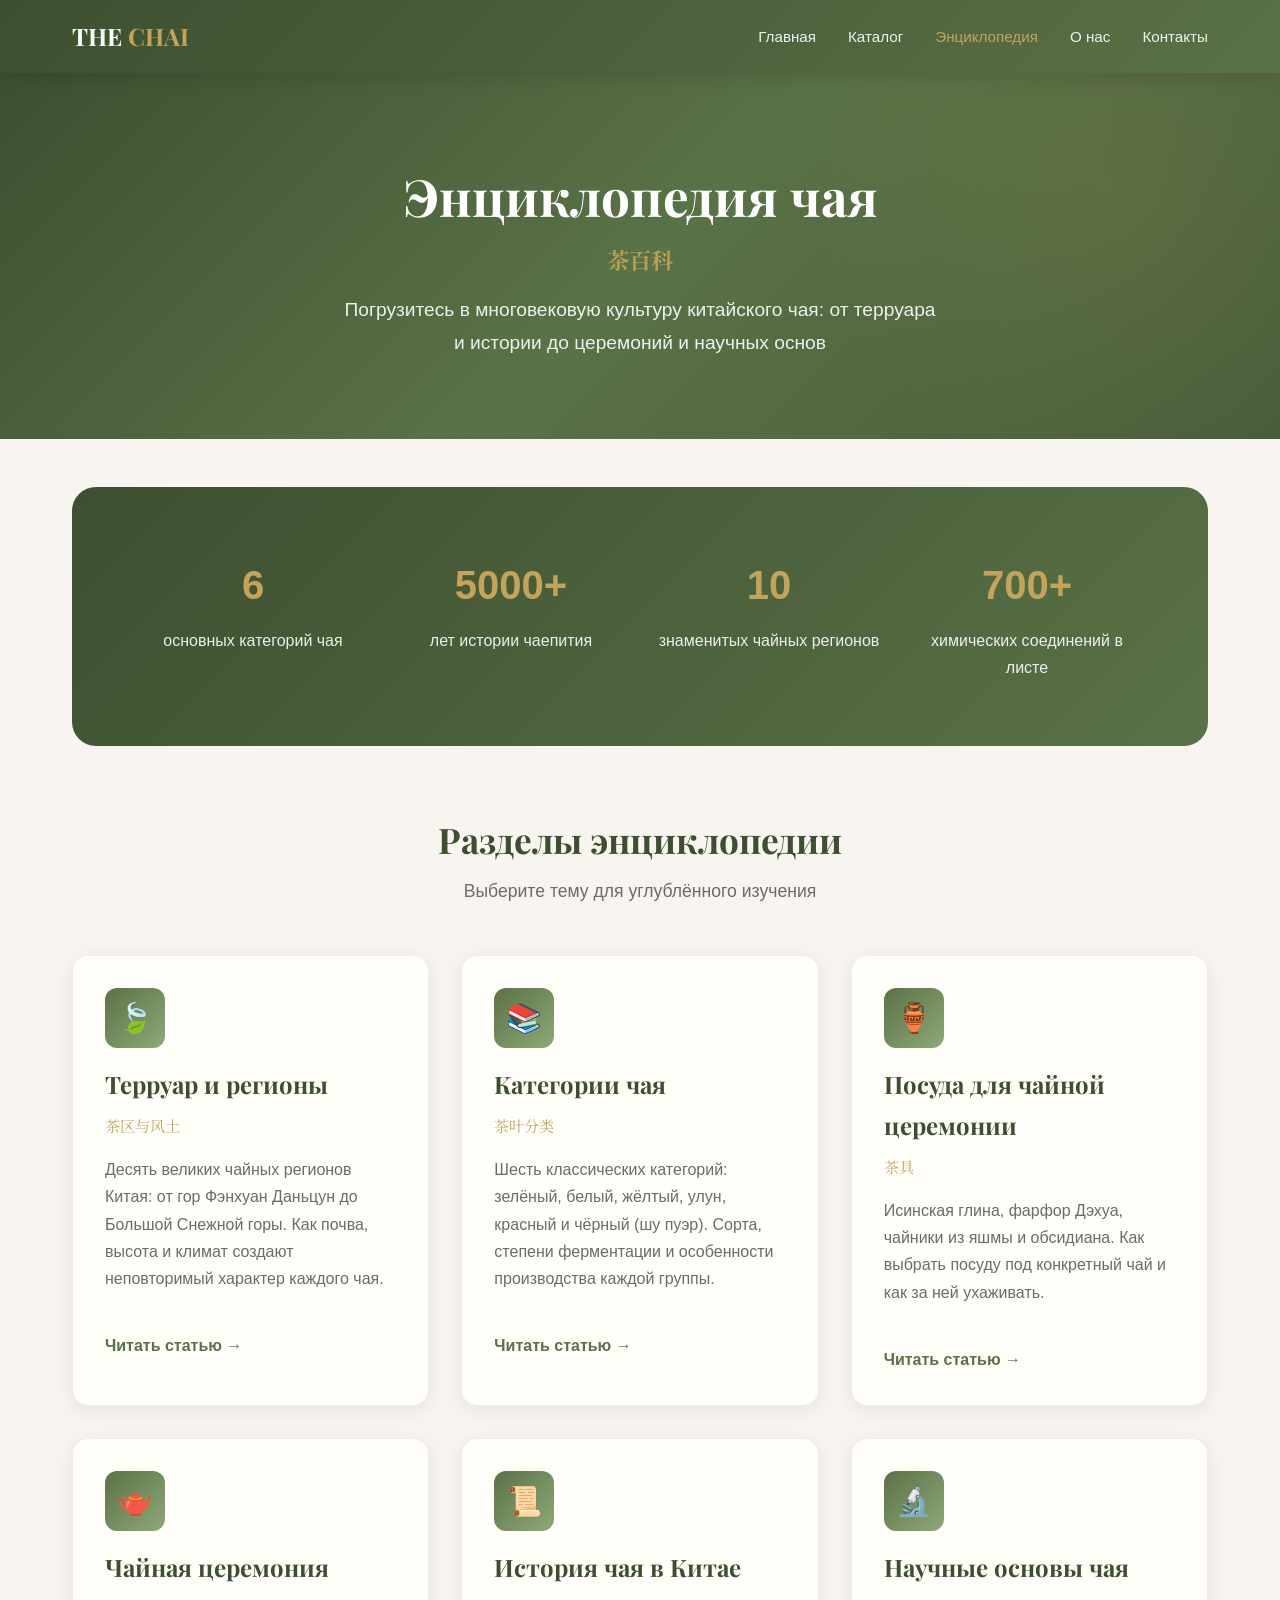
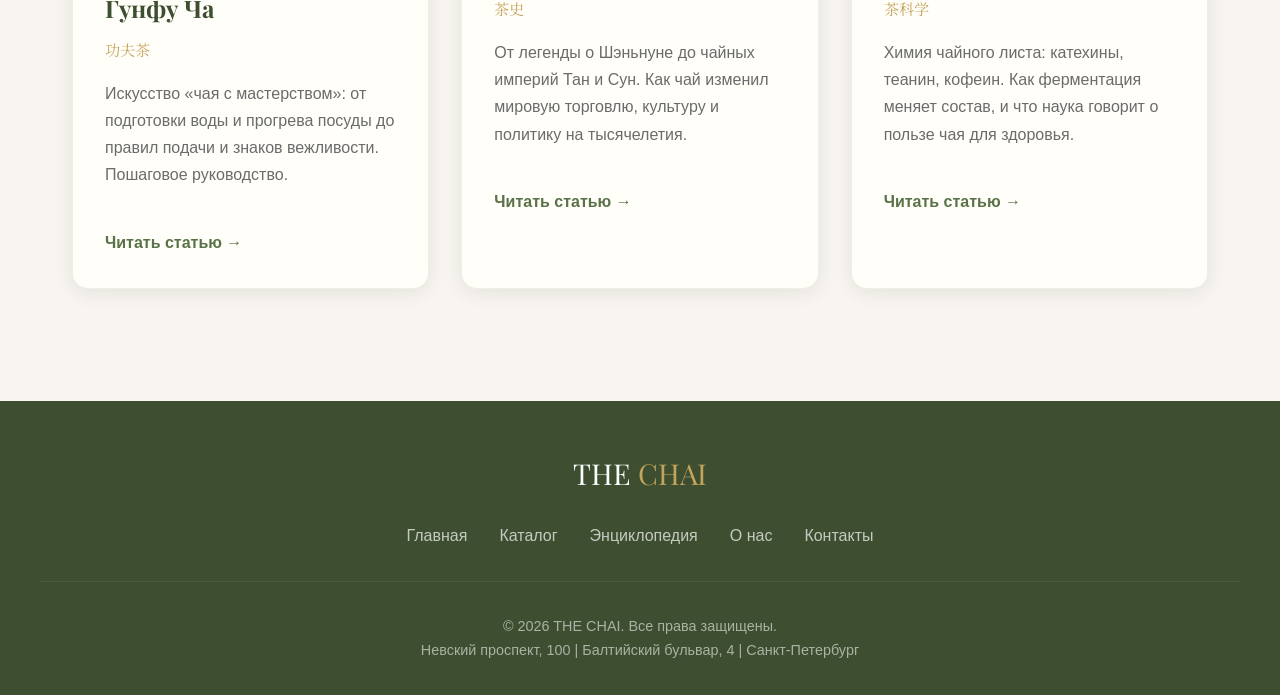
==== commit b743da39: "feat: обновлена главная страница энциклопедии" ====
--- a/encyclopedia/index.html
+++ b/encyclopedia/index.html
@@ -3,241 +3,107 @@
 <head>
     <meta charset="UTF-8">
     <meta name="viewport" content="width=device-width, initial-scale=1.0">
-    <title>Энциклопедия китайского чая — Teapedia</title>
-    <meta name="description" content="Энциклопедия китайского чая: терруар, 6 категорий чая, посуда, чайная церемония, история, мифология. Teapedia × THE CHAI.">
-    <link rel="canonical" href="https://mleontev111-max.github.io/teapedia/encyclopedia/index.html">
-    <meta property="og:title" content="Энциклопедия китайского чая — Teapedia">
-    <meta property="og:description" content="Терруар, категории чая, посуда, церемония, история.">
-    <meta property="og:type" content="website">
-    <meta property="og:url" content="https://mleontev111-max.github.io/teapedia/encyclopedia/index.html">
-    <meta name="twitter:card" content="summary">
-    <link rel="preconnect" href="https://fonts.googleapis.com">
-    <link href="https://fonts.googleapis.com/css2?family=Noto+Serif:ital,wght@0,400;0,700;1,400&family=Noto+Sans:wght@300;400;500;700&display=swap" rel="stylesheet">
-    <link rel="stylesheet" href="../css/style.css">
+    <title>Энциклопедия чая — Teapedia</title>
+    <link href="https://fonts.googleapis.com/css2?family=Playfair+Display:wght@400;600;700&family=Noto+Serif+SC:wght@400;600&display=swap" rel="stylesheet">
     <style>
-        .encyclopedia { padding: 60px 0 80px; }
-        .encyclopedia .section-header { margin-bottom: 48px; }
-        .encyclopedia-grid {
-            display: grid;
-            grid-template-columns: repeat(auto-fill, minmax(320px, 1fr));
-            gap: 24px;
+        :root {
+            --tea-green: #5a7247;
+            --tea-dark: #3d4f30;
+            --tea-light: #8fa878;
+            --tea-gold: #c4a35a;
+            --bg-cream: #f8f5f0;
+            --bg-paper: #fffef9;
+            --text-dark: #2c2c2c;
+            --text-muted: #6b6b6b;
         }
-        .ency-card {
-            background: var(--color-card);
-            border-radius: var(--radius);
-            padding: 32px;
-            border: 1px solid var(--color-border);
-            transition: all 0.3s ease;
-            text-decoration: none;
-            color: inherit;
-            display: block;
-        }
-        .ency-card:hover {
-            transform: translateY(-4px);
-            box-shadow: var(--shadow-hover);
-            border-color: var(--color-accent-light);
-        }
-        .ency-icon {
-            font-size: 40px;
-            margin-bottom: 16px;
-        }
-        .ency-card h3 {
-            font-family: var(--font-serif);
-            font-size: 20px;
-            margin-bottom: 8px;
-        }
-        .ency-card p {
-            font-size: 14px;
-            color: var(--color-text-light);
-            line-height: 1.6;
-        }
-        .ency-card .meta {
-            margin-top: 16px;
-            font-size: 12px;
-            color: var(--color-accent);
-            font-weight: 600;
-        }
-        .timeline {
-            margin-top: 48px;
-            background: var(--color-card);
-            border-radius: var(--radius);
-            padding: 40px;
-            border: 1px solid var(--color-border);
-        }
-        .timeline h2 {
-            font-family: var(--font-serif);
-            font-size: 28px;
-            margin-bottom: 32px;
-            text-align: center;
-        }
-        .timeline-list {
-            display: flex;
-            flex-direction: column;
-            gap: 24px;
-        }
-        .timeline-item {
-            display: flex;
-            gap: 24px;
-            align-items: flex-start;
-        }
-        .timeline-year {
-            font-family: var(--font-serif);
-            font-size: 20px;
-            font-weight: 700;
-            color: var(--color-accent);
-            min-width: 100px;
-            text-align: right;
-        }
-        .timeline-content h4 {
-            font-size: 16px;
-            font-weight: 700;
-            margin-bottom: 4px;
-        }
-        .timeline-content p {
-            font-size: 14px;
-            color: var(--color-text-light);
-            line-height: 1.6;
-        }
+        * { margin: 0; padding: 0; box-sizing: border-box; }
+        body { font-family: 'Segoe UI', Tahoma, Geneva, Verdana, sans-serif; background-color: var(--bg-cream); color: var(--text-dark); line-height: 1.7; }
+        .nav { background: linear-gradient(135deg, var(--tea-dark) 0%, var(--tea-green) 100%); padding: 1rem 0; position: sticky; top: 0; z-index: 100; box-shadow: 0 2px 20px rgba(0,0,0,0.15); }
+        .nav-container { max-width: 1200px; margin: 0 auto; padding: 0 2rem; display: flex; justify-content: space-between; align-items: center; }
+        .nav-logo { font-family: 'Playfair Display', serif; font-size: 1.5rem; color: #fff; text-decoration: none; font-weight: 700; }
+        .nav-logo span { color: var(--tea-gold); }
+        .nav-links { display: flex; gap: 2rem; list-style: none; }
+        .nav-links a { color: rgba(255,255,255,0.9); text-decoration: none; font-size: 0.95rem; transition: color 0.3s; position: relative; }
+        .nav-links a:hover, .nav-links a.active { color: var(--tea-gold); }
+        .hero { background: linear-gradient(135deg, var(--tea-dark) 0%, var(--tea-green) 50%, #4a5d3a 100%); color: white; padding: 5rem 2rem; text-align: center; position: relative; overflow: hidden; }
+        .hero::before { content: ''; position: absolute; top: -50%; right: -10%; width: 600px; height: 600px; background: radial-gradient(circle, rgba(196,163,90,0.1) 0%, transparent 70%); border-radius: 50%; }
+        .hero h1 { font-family: 'Playfair Display', serif; font-size: 3.2rem; margin-bottom: 1rem; position: relative; }
+        .hero .chinese { font-family: 'Noto Serif SC', serif; font-size: 1.4rem; color: var(--tea-gold); display: block; margin-bottom: 1rem; opacity: 0.9; }
+        .hero p { font-size: 1.2rem; opacity: 0.9; max-width: 600px; margin: 0 auto; }
+        .container { max-width: 1200px; margin: 0 auto; padding: 3rem 2rem; }
+        .section-title { font-family: 'Playfair Display', serif; font-size: 2.2rem; color: var(--tea-dark); margin-bottom: 0.5rem; text-align: center; }
+        .section-subtitle { text-align: center; color: var(--text-muted); margin-bottom: 3rem; font-size: 1.1rem; }
+        .encyclopedia-grid { display: grid; grid-template-columns: repeat(auto-fit, minmax(350px, 1fr)); gap: 2rem; margin-bottom: 4rem; }
+        .encyclopedia-card { background: var(--bg-paper); border-radius: 16px; overflow: hidden; box-shadow: 0 4px 20px rgba(0,0,0,0.08); transition: transform 0.3s, box-shadow 0.3s; border: 1px solid rgba(90,114,71,0.1); }
+        .encyclopedia-card:hover { transform: translateY(-5px); box-shadow: 0 12px 40px rgba(0,0,0,0.12); }
+        .card-header { padding: 2rem 2rem 1rem; position: relative; }
+        .card-icon { width: 60px; height: 60px; background: linear-gradient(135deg, var(--tea-green), var(--tea-light)); border-radius: 12px; display: flex; align-items: center; justify-content: center; font-size: 1.8rem; margin-bottom: 1rem; }
+        .card-header h3 { font-family: 'Playfair Display', serif; font-size: 1.5rem; color: var(--tea-dark); margin-bottom: 0.5rem; }
+        .card-header .chinese-title { font-family: 'Noto Serif SC', serif; color: var(--tea-gold); font-size: 0.95rem; }
+        .card-body { padding: 0 2rem 1.5rem; color: var(--text-muted); }
+        .card-footer { padding: 1rem 2rem 2rem; }
+        .read-more { display: inline-flex; align-items: center; gap: 0.5rem; color: var(--tea-green); text-decoration: none; font-weight: 600; transition: gap 0.3s; }
+        .read-more:hover { gap: 1rem; color: var(--tea-dark); }
+        .quick-facts { background: linear-gradient(135deg, var(--tea-dark), var(--tea-green)); color: white; padding: 4rem 2rem; border-radius: 24px; margin-bottom: 4rem; }
+        .quick-facts-grid { display: grid; grid-template-columns: repeat(auto-fit, minmax(200px, 1fr)); gap: 2rem; max-width: 1000px; margin: 0 auto; text-align: center; }
+        .fact-item h4 { font-size: 2.5rem; color: var(--tea-gold); margin-bottom: 0.5rem; }
+        .fact-item p { opacity: 0.9; }
+        .footer { background: var(--tea-dark); color: rgba(255,255,255,0.8); padding: 3rem 2rem 2rem; text-align: center; }
+        .footer-content { max-width: 1200px; margin: 0 auto; }
+        .footer-logo { font-family: 'Playfair Display', serif; font-size: 1.8rem; color: #fff; margin-bottom: 1rem; }
+        .footer-logo span { color: var(--tea-gold); }
+        .footer-links { display: flex; justify-content: center; gap: 2rem; margin: 1.5rem 0; flex-wrap: wrap; }
+        .footer-links a { color: rgba(255,255,255,0.7); text-decoration: none; transition: color 0.3s; }
+        .footer-links a:hover { color: var(--tea-gold); }
+        .footer-copy { margin-top: 2rem; padding-top: 2rem; border-top: 1px solid rgba(255,255,255,0.1); font-size: 0.9rem; opacity: 0.7; }
+        @media (max-width: 768px) { .hero h1 { font-size: 2rem; } .nav-links { display: none; } .encyclopedia-grid { grid-template-columns: 1fr; } }
     </style>
 </head>
 <body>
-    <header class="site-header">
-        <div class="container header-inner">
-            <a href="../index.html" class="logo">
-                <span class="logo-icon">🍵</span>
-                <div class="logo-text">
-                    <span class="logo-main">Teapedia</span>
-                    <span class="logo-sub">Энциклопедия китайского чая</span>
-                </div>
-            </a>
-            <nav class="main-nav" role="navigation" aria-label="Главное меню">
-                <a href="../index.html" class="nav-link">Каталог чая</a>
-                <a href="../ware.html" class="nav-link">Посуда</a>
-                <a href="index.html" class="nav-link active">Энциклопедия</a>
-                <a href="../index.html#about" class="nav-link">О проекте</a>
-            </nav>
-            <button class="menu-toggle" aria-label="Меню">☰</button>
+<nav class="nav">
+    <div class="nav-container">
+        <a href="../index.html" class="nav-logo">THE <span>CHAI</span></a>
+        <ul class="nav-links">
+            <li><a href="../index.html">Главная</a></li>
+            <li><a href="../catalog.html">Каталог</a></li>
+            <li><a href="index.html" class="active">Энциклопедия</a></li>
+            <li><a href="../about.html">О нас</a></li>
+            <li><a href="../contacts.html">Контакты</a></li>
+        </ul>
+    </div>
+</nav>
+<section class="hero">
+    <h1>Энциклопедия чая <span class="chinese">茶百科</span></h1>
+    <p>Погрузитесь в многовековую культуру китайского чая: от терруара и истории до церемоний и научных основ</p>
+</section>
+<div class="container">
+    <div class="quick-facts">
+        <div class="quick-facts-grid">
+            <div class="fact-item"><h4>6</h4><p>основных категорий чая</p></div>
+            <div class="fact-item"><h4>5000+</h4><p>лет истории чаепития</p></div>
+            <div class="fact-item"><h4>10</h4><p>знаменитых чайных регионов</p></div>
+            <div class="fact-item"><h4>700+</h4><p>химических соединений в листе</p></div>
         </div>
-    </header>
-
-    <main class="encyclopedia">
-        <div class="container">
-            <div class="section-header">
-                <h1 class="section-title">Энциклопедия китайского чая</h1>
-                <p class="section-subtitle">Знания, собранные в систему: от мифа до науки</p>
-            </div>
-
-            <div class="encyclopedia-grid">
-                <a href="#" class="ency-card">
-                    <div class="ency-icon">🏔️</div>
-                    <h3>Терруар и регионы</h3>
-                    <p>Чайный пояс Китая: Юньнань, Фуцзянь, Чжэцзян, Аньхой. Горы, высота, почва и климат — всё, что влияет на вкус.</p>
-                    <div class="meta">8 статей · В разработке</div>
-                </a>
-                <a href="#" class="ency-card">
-                    <div class="ency-icon">🔥</div>
-                    <h3>6 категорий чая</h3>
-                    <p>Зелёный, белый, жёлтый, улун, красный, тёмный. Как обработка меняет лист и создаёт вкус.</p>
-                    <div class="meta">6 статей · В разработке</div>
-                </a>
-                <a href="#" class="ency-card">
-                    <div class="ency-icon">🫖</div>
-                    <h3>Посуда и инструменты</h3>
-                    <p>Исинская глина, фарфор, гайвань, чайная доска. Как выбрать посуду под каждый тип чая.</p>
-                    <div class="meta">5 статей · В разработке</div>
-                </a>
-                <a href="#" class="ency-card">
-                    <div class="ency-icon">🧘</div>
-                    <h3>Чайная церемония</h3>
-                    <p>Гунфу ча, сунская церемония, буддийский чай. Философия чаепития в трёх учениях.</p>
-                    <div class="meta">4 статьи · В разработке</div>
-                </a>
-                <a href="#" class="ency-card">
-                    <div class="ency-icon">📜</div>
-                    <h3>Мифология и история</h3>
-                    <p>Легенда о Шэньнуне, «Ча Цзин» Лу Юя, 7000 лет чайной культуры в одном таймлайне.</p>
-                    <div class="meta">7 статей · В разработке</div>
-                </a>
-                <a href="#" class="ency-card">
-                    <div class="ency-icon">🔬</div>
-                    <h3>Наука о чае</h3>
-                    <p>Полифенолы, кофеин, теанин. Как чай влияет на организм и как правильно хранить.</p>
-                    <div class="meta">4 статьи · В разработке</div>
-                </a>
-            </div>
-
-            <div class="timeline">
-                <h2>⏳ Таймлайн: 7000 лет чая</h2>
-                <div class="timeline-list">
-                    <div class="timeline-item">
-                        <div class="timeline-year">2737 до н.э.</div>
-                        <div class="timeline-content">
-                            <h4>Легенда о Шэньнуне</h4>
-                            <p>Импераор Шэньнун открыл чай, когда листья упали в его котёл с кипятком. Начало чайной мифологии.</p>
-                        </div>
-                    </div>
-                    <div class="timeline-item">
-                        <div class="timeline-year">VIII век</div>
-                        <div class="timeline-content">
-                            <h4>«Ча Цзин» Лу Юя</h4>
-                            <p>Первый трактат о чае — 10 глав, описывающих всё: от посуды до воды. Чай становится культурой.</p>
-                        </div>
-                    </div>
-                    <div class="timeline-item">
-                        <div class="timeline-year">XII век</div>
-                        <div class="timeline-content">
-                            <h4>Сунская церемония</h4>
-                            <p>Порошковый чай, взбивание венчиком, чайные баттлы. Пик эстетизма чайной культуры.</p>
-                        </div>
-                    </div>
-                    <div class="timeline-item">
-                        <div class="timeline-year">XVII век</div>
-                        <div class="timeline-content">
-                            <h4>Рассыпной чай и гунфу ча</h4>
-                            <p>Династия Мин отменяет порошковый чай. Рождается гунфу ча — «чай с усилием», мастерство заваривания.</p>
-                        </div>
-                    </div>
-                    <div class="timeline-item">
-                        <div class="timeline-year">XIX век</div>
-                        <div class="timeline-content">
-                            <h4>Чай идёт в мир</h4>
-                            <p>Ци Мэнь Хун Ча покоряет Англию. Рождается «English Breakfast». Чай становится глобальным.</p>
-                        </div>
-                    </div>
-                    <div class="timeline-item">
-                        <div class="timeline-year">1973</div>
-                        <div class="timeline-content">
-                            <h4>Изобретение Шу Пуэра</h4>
-                            <p>Технология вэйдуй позволяет создавать «старый» пуэр за месяцы. Революция в мире тёмного чая.</p>
-                        </div>
-                    </div>
-                    <div class="timeline-item">
-                        <div class="timeline-year">2026</div>
-                        <div class="timeline-content">
-                            <h4>Teapedia</h4>
-                            <p>THE CHAI запускает первую русскоязычную интерактивную энциклопедию китайского чая с QR-кодами.</p>
-                        </div>
-                    </div>
-                </div>
-            </div>
+    </div>
+    <h2 class="section-title">Разделы энциклопедии</h2>
+    <p class="section-subtitle">Выберите тему для углублённого изучения</p>
+    <div class="encyclopedia-grid">
+        <article class="encyclopedia-card"><div class="card-header"><div class="card-icon">🍃</div><h3>Терруар и регионы</h3><span class="chinese-title">茶区与风土</span></div><div class="card-body"><p>Десять великих чайных регионов Китая: от гор Фэнхуан Даньцун до Большой Снежной горы. Как почва, высота и климат создают неповторимый характер каждого чая.</p></div><div class="card-footer"><a href="articles/terroir.html" class="read-more">Читать статью →</a></div></article>
+        <article class="encyclopedia-card"><div class="card-header"><div class="card-icon">📚</div><h3>Категории чая</h3><span class="chinese-title">茶叶分类</span></div><div class="card-body"><p>Шесть классических категорий: зелёный, белый, жёлтый, улун, красный и чёрный (шу пуэр). Сорта, степени ферментации и особенности производства каждой группы.</p></div><div class="card-footer"><a href="articles/categories.html" class="read-more">Читать статью →</a></div></article>
+        <article class="encyclopedia-card"><div class="card-header"><div class="card-icon">🏺</div><h3>Посуда для чайной церемонии</h3><span class="chinese-title">茶具</span></div><div class="card-body"><p>Исинская глина, фарфор Дэхуа, чайники из яшмы и обсидиана. Как выбрать посуду под конкретный чай и как за ней ухаживать.</p></div><div class="card-footer"><a href="articles/ware.html" class="read-more">Читать статью →</a></div></article>
+        <article class="encyclopedia-card"><div class="card-header"><div class="card-icon">🫖</div><h3>Чайная церемония Гунфу Ча</h3><span class="chinese-title">功夫茶</span></div><div class="card-body"><p>Искусство «чая с мастерством»: от подготовки воды и прогрева посуды до правил подачи и знаков вежливости. Пошаговое руководство.</p></div><div class="card-footer"><a href="articles/ceremony.html" class="read-more">Читать статью →</a></div></article>
+        <article class="encyclopedia-card"><div class="card-header"><div class="card-icon">📜</div><h3>История чая в Китае</h3><span class="chinese-title">茶史</span></div><div class="card-body"><p>От легенды о Шэньнуне до чайных империй Тан и Сун. Как чай изменил мировую торговлю, культуру и политику на тысячелетия.</p></div><div class="card-footer"><a href="articles/history.html" class="read-more">Читать статью →</a></div></article>
+        <article class="encyclopedia-card"><div class="card-header"><div class="card-icon">🔬</div><h3>Научные основы чая</h3><span class="chinese-title">茶科学</span></div><div class="card-body"><p>Химия чайного листа: катехины, теанин, кофеин. Как ферментация меняет состав, и что наука говорит о пользе чая для здоровья.</p></div><div class="card-footer"><a href="articles/science.html" class="read-more">Читать статью →</a></div></article>
+    </div>
+</div>
+<footer class="footer">
+    <div class="footer-content">
+        <div class="footer-logo">THE <span>CHAI</span></div>
+        <div class="footer-links">
+            <a href="../index.html">Главная</a><a href="../catalog.html">Каталог</a><a href="index.html">Энциклопедия</a><a href="../about.html">О нас</a><a href="../contacts.html">Контакты</a>
         </div>
-    </main>
-
-    <footer class="site-footer">
-        <div class="container footer-inner">
-            <div class="footer-brand">
-                <span class="logo-main">Teapedia</span>
-                <span>Энциклопедия китайского чая</span>
-            </div>
-            <div class="footer-links">
-                <a href="../index.html">Каталог</a>
-                <a href="index.html">Энциклопедия</a>
-                <a href="https://vk.ru/the_chai_spb" target="_blank">VK</a>
-            </div>
-            <div class="footer-copy">© 2026 Teapedia × THE CHAI</div>
-        </div>
-    </footer>
-
-    <script src="../js/app.js"></script>
+        <div class="footer-copy"><p>© 2026 THE CHAI. Все права защищены.</p><p>Невский проспект, 100 | Балтийский бульвар, 4 | Санкт-Петербург</p></div>
+    </div>
+</footer>
 </body>
 </html>
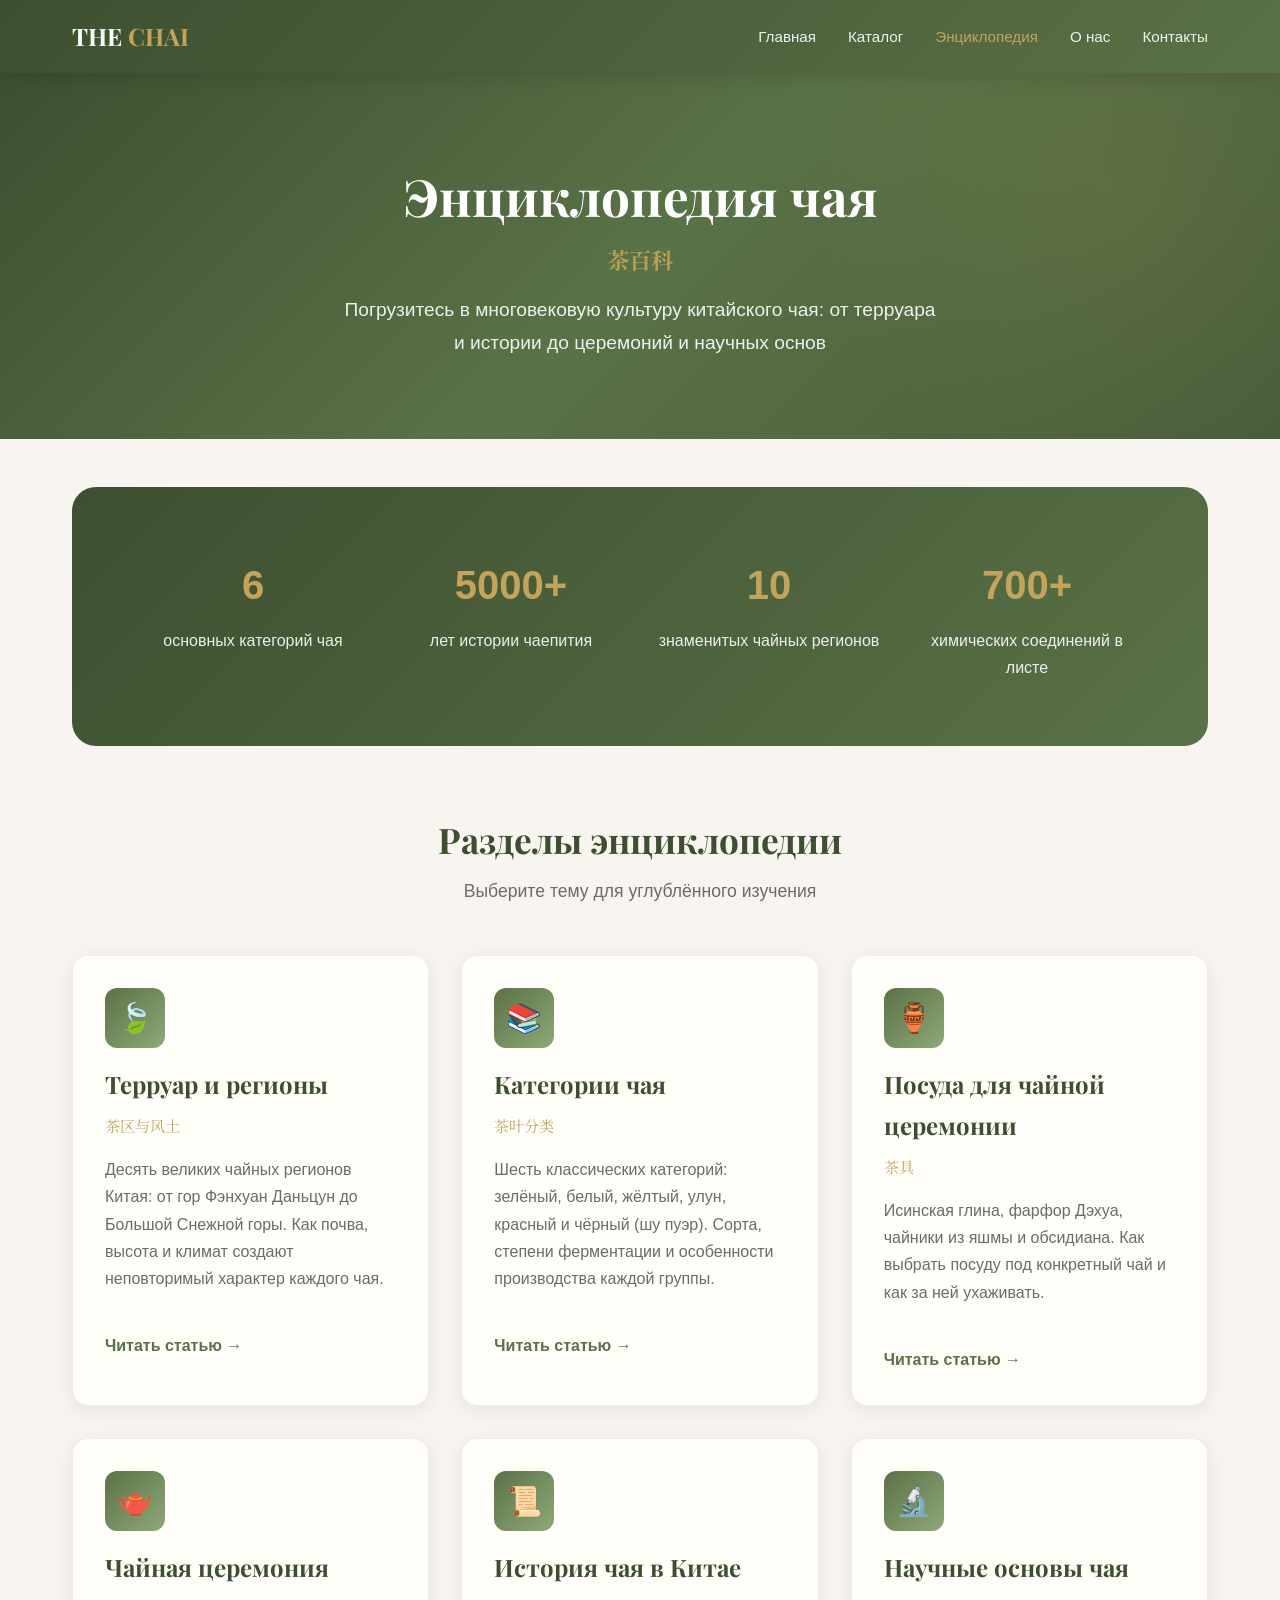
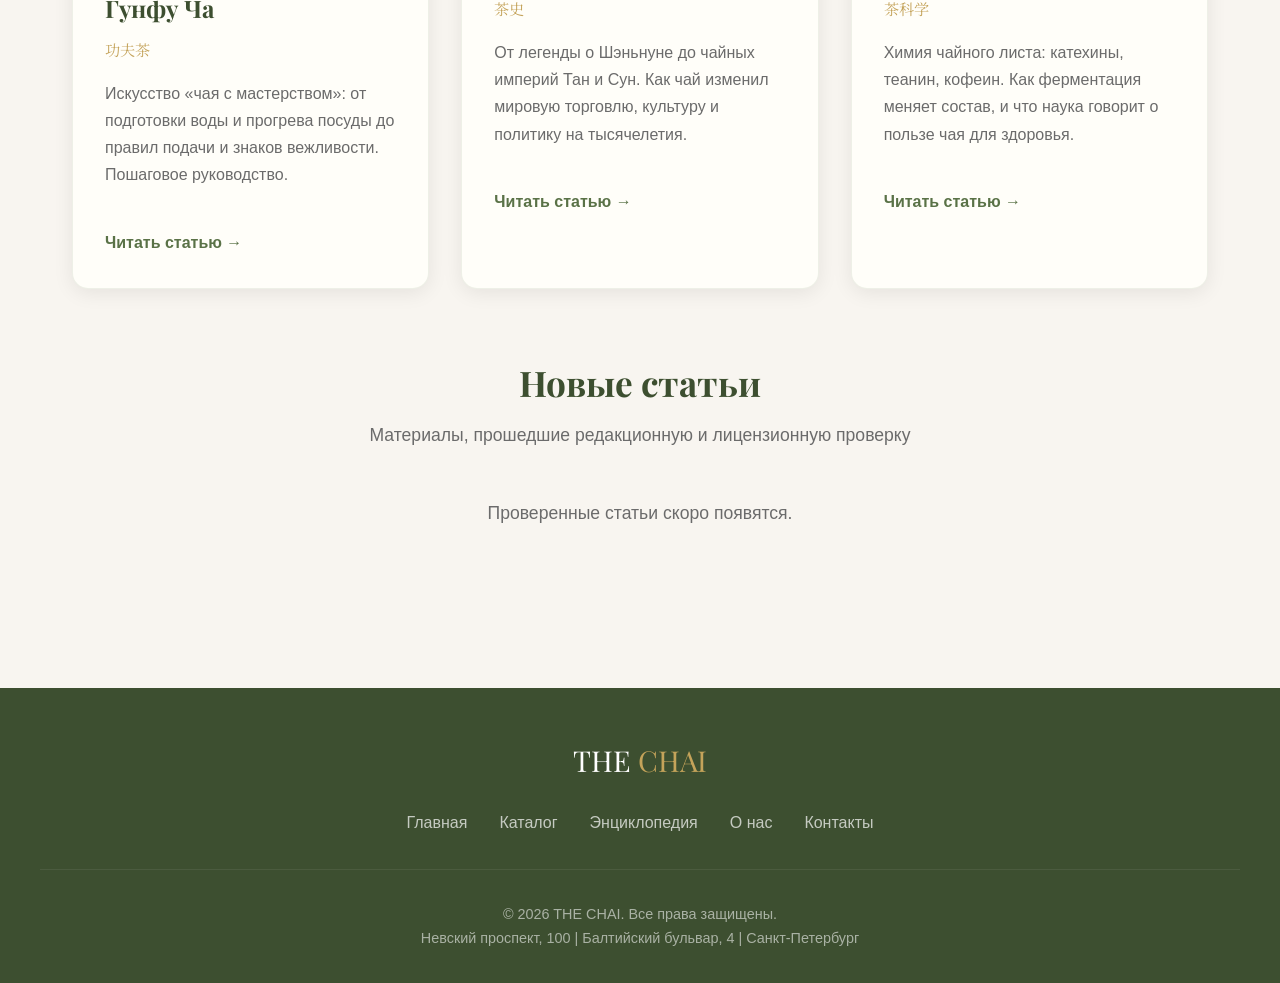
==== commit 190a2eef: "Add safe editorial draft workflow" ====
--- a/encyclopedia/index.html
+++ b/encyclopedia/index.html
@@ -95,6 +95,9 @@
         <article class="encyclopedia-card"><div class="card-header"><div class="card-icon">📜</div><h3>История чая в Китае</h3><span class="chinese-title">茶史</span></div><div class="card-body"><p>От легенды о Шэньнуне до чайных империй Тан и Сун. Как чай изменил мировую торговлю, культуру и политику на тысячелетия.</p></div><div class="card-footer"><a href="articles/history.html" class="read-more">Читать статью →</a></div></article>
         <article class="encyclopedia-card"><div class="card-header"><div class="card-icon">🔬</div><h3>Научные основы чая</h3><span class="chinese-title">茶科学</span></div><div class="card-body"><p>Химия чайного листа: катехины, теанин, кофеин. Как ферментация меняет состав, и что наука говорит о пользе чая для здоровья.</p></div><div class="card-footer"><a href="articles/science.html" class="read-more">Читать статью →</a></div></article>
     </div>
+    <h2 class="section-title">Новые статьи</h2>
+    <p class="section-subtitle">Материалы, прошедшие редакционную и лицензионную проверку</p>
+    <div class="encyclopedia-grid" id="published-articles"></div>
 </div>
 <footer class="footer">
     <div class="footer-content">
@@ -105,5 +108,12 @@
         <div class="footer-copy"><p>© 2026 THE CHAI. Все права защищены.</p><p>Невский проспект, 100 | Балтийский бульвар, 4 | Санкт-Петербург</p></div>
     </div>
 </footer>
+<script>
+fetch('../data/generated/articles-public.json').then(r => r.json()).then(data => {
+    const root = document.querySelector('#published-articles');
+    root.innerHTML = data.articles.map(article => `<article class="encyclopedia-card"><div class="card-header"><div class="card-icon">🍵</div><h3>${escapeHtml(article.title_ru)}</h3><span class="chinese-title">${escapeHtml(article.subtitle_ru || '')}</span></div><div class="card-body"><p>${escapeHtml(article.summary_ru)}</p></div><div class="card-footer"><a href="article.html?id=${encodeURIComponent(article.id)}" class="read-more">Читать статью →</a></div></article>`).join('') || '<p class="section-subtitle">Проверенные статьи скоро появятся.</p>';
+}).catch(() => {});
+function escapeHtml(value) { return String(value || '').replace(/[&<>"']/g, char => ({'&':'&amp;','<':'&lt;','>':'&gt;','"':'&quot;',"'":'&#39;'}[char])); }
+</script>
 </body>
-</html>+</html>
